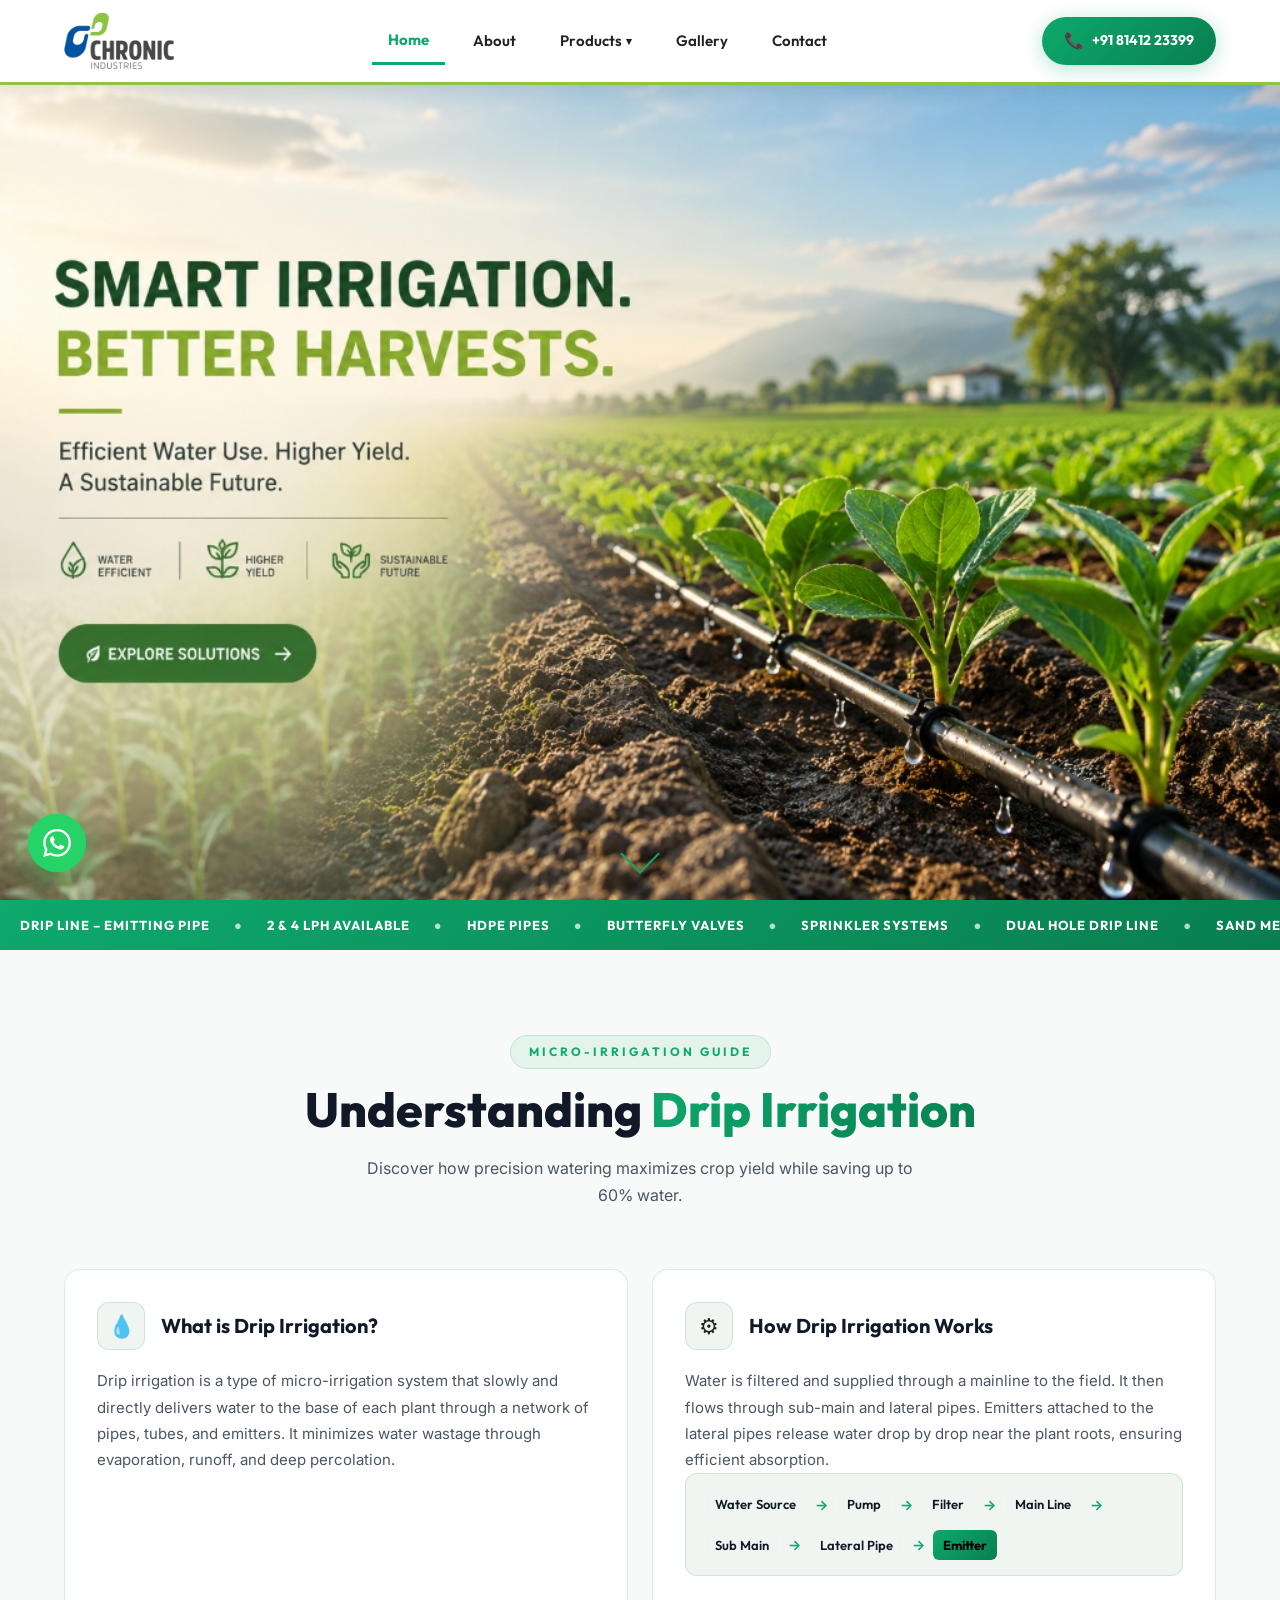
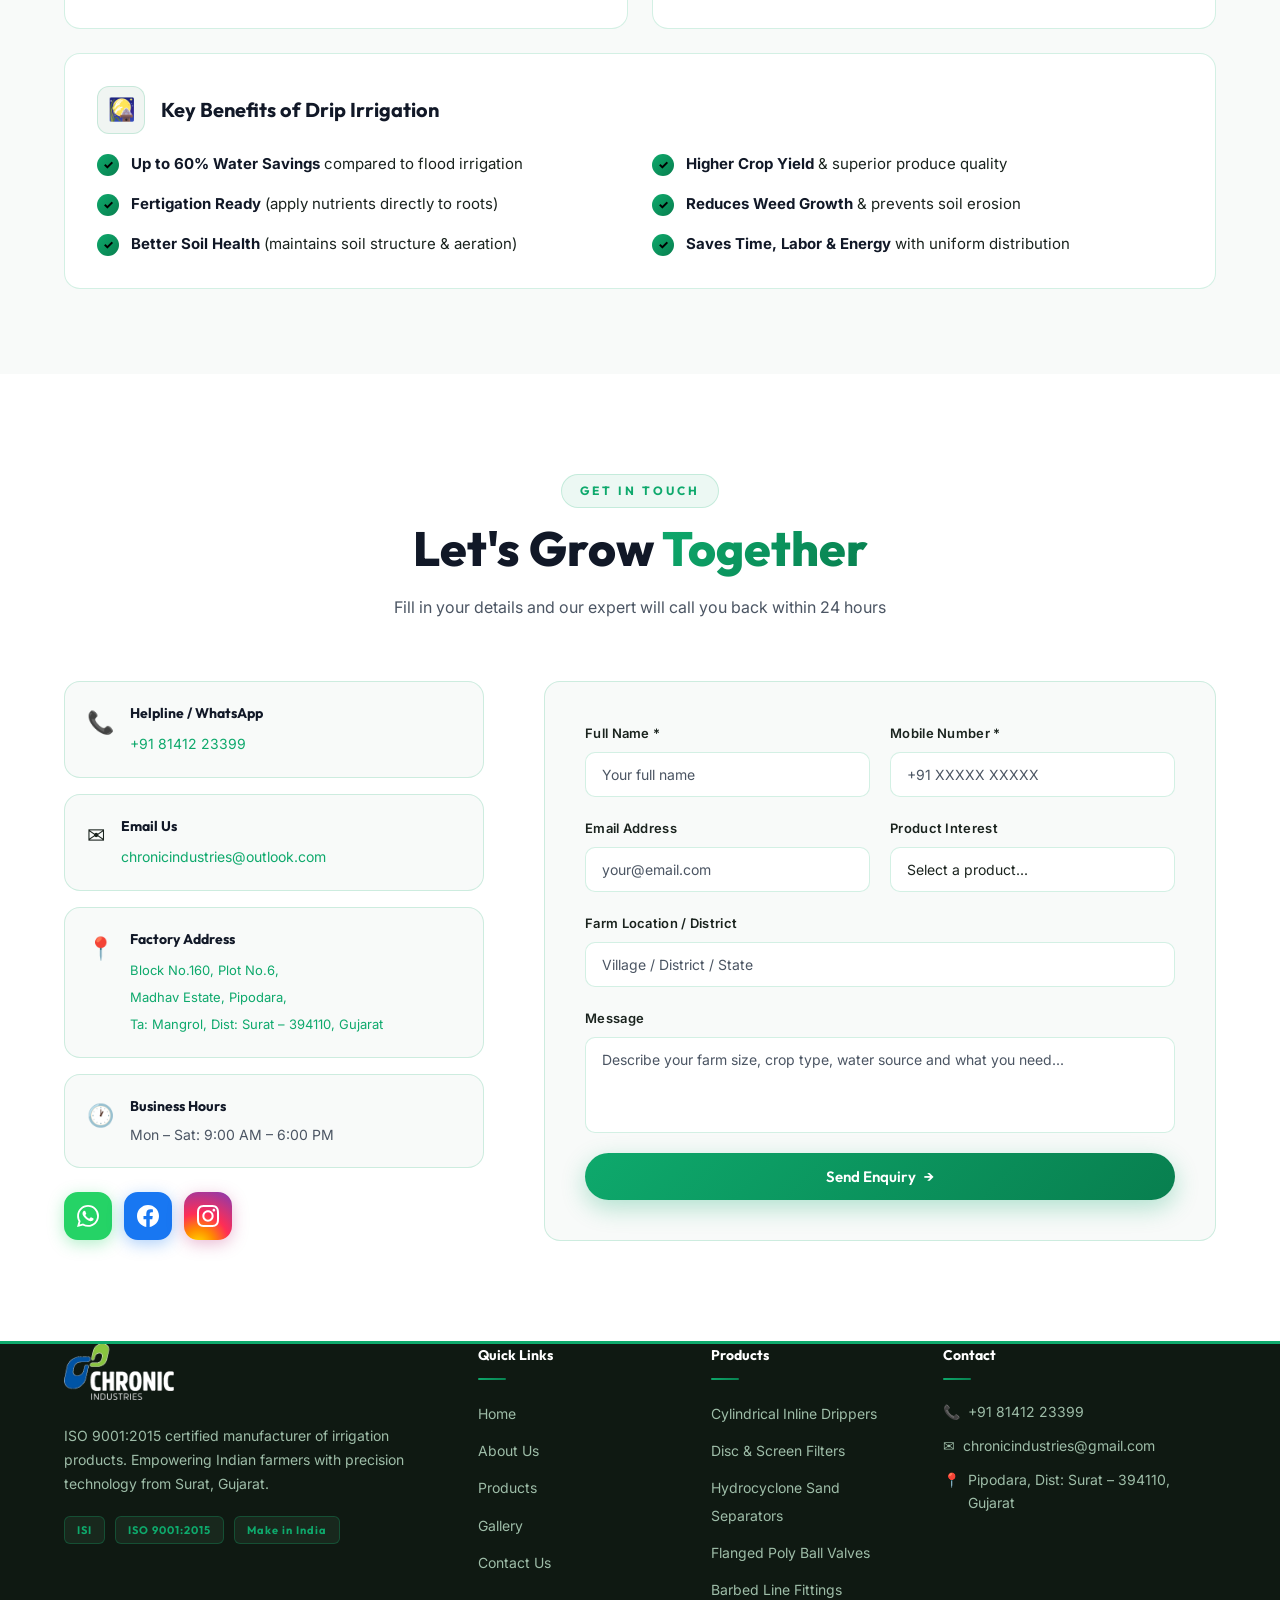
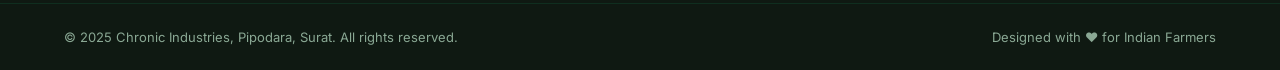
==== index.html @ c33770ee "Initial commit" ====
<!DOCTYPE html>
<html lang="en">

<head>
  <meta charset="UTF-8" />
  <meta name="viewport" content="width=device-width, initial-scale=1.0" />
  <meta name="description"
    content="Chronic Industries - ISO 9001:2015 Certified manufacturer of Drip Line, HDPE Pipes, Sprinklers, Butterfly Valves and Irrigation Fittings. Based in Surat, Gujarat. Helpline: +91 81412 23399" />
  <title>Chronic Industries – Smart Irrigation Solutions | Surat, Gujarat</title>
  <link rel="preconnect" href="https://fonts.googleapis.com" />
  <link rel="preconnect" href="https://fonts.gstatic.com" crossorigin />
  <link
    href="https://fonts.googleapis.com/css2?family=Outfit:wght@300;400;500;600;700;800;900&family=Inter:wght@300;400;500;600&display=swap"
    rel="stylesheet" />
  <link rel="stylesheet" href="style.css?v=20" />
</head>

<body>

  <!-- PRELOADER -->
  <div id="preloader">
    <div class="preloader-inner">
      <div class="drop-ring"></div>
      <div class="drop-ring ring2"></div>
      <div class="drop-center">
        <svg viewBox="0 0 40 50" fill="none" xmlns="http://www.w3.org/2000/svg">
          <path d="M20 2 C20 2 4 18 4 30 C4 40 11 48 20 48 C29 48 36 40 36 30 C36 18 20 2 20 2Z"
            fill="url(#dropGrad)" />
          <defs>
            <linearGradient id="dropGrad" x1="0" y1="0" x2="40" y2="50" gradientUnits="userSpaceOnUse">
              <stop offset="0%" stop-color="#5de8a0" />
              <stop offset="100%" stop-color="#0ea96c" />
            </linearGradient>
          </defs>
        </svg>
      </div>
    </div>
  </div>

  <!-- HEADER / NAV -->
  <header id="site-header">
    <nav class="navbar container">
      <a href="#home" class="nav-logo" id="nav-logo">
        <img src="images/logo-official-new.png?v=100" alt="Chronic Industries Logo" class="brand-logo-img" />
      </a>

      <ul class="nav-links" id="nav-links">
        <li><a href="#home" class="nav-link active">Home</a></li>
        <li><a href="pages/about.html" class="nav-link">About</a></li>
        <li class="has-dropdown">
          <a href="pages/products.html" class="nav-link">Products <span class="chevron">&#9662;</span></a>
          <ul class="dropdown">
            <li><a href="pages/products.html">Drip Lines &amp; Emitters</a></li>
            <li><a href="pages/products.html">Filters &amp; Separators</a></li>
            <li><a href="pages/products.html">Valves &amp; Line Fittings</a></li>
          </ul>
        </li>
        <li><a href="pages/gallery.html" class="nav-link">Gallery</a></li>
        <li><a href="#contact" class="nav-link">Contact</a></li>
      </ul>

      <div class="nav-actions">
        <a href="tel:+918141223399" class="btn-call" id="btn-call">
          <span class="call-icon">&#128222;</span>
          <span>+91 81412 23399</span>
        </a>
        <button class="hamburger" id="hamburger" aria-label="Toggle menu">
          <span></span><span></span><span></span>
        </button>
      </div>
    </nav>
  </header>

  <!-- HERO SECTION -->
  <section id="home" class="hero">
    <div class="hero-bg">
      <img src="images/hero.jpg?v=50" alt="Smart Irrigation Better Harvests" class="hero-img" />
    </div>

    <a href="#about" class="scroll-down" aria-label="Scroll down">
      <div class="scroll-arrow"></div>
    </a>
  </section>

  <!-- MARQUEE TICKER -->
  <div class="ticker-wrap" aria-hidden="true">
    <div class="ticker-track">
      <span>Drip Line – Emitting Pipe</span><span class="dot">&#9679;</span>
      <span>2 &amp; 4 LPH Available</span><span class="dot">&#9679;</span>
      <span>HDPE Pipes</span><span class="dot">&#9679;</span>
      <span>Butterfly Valves</span><span class="dot">&#9679;</span>
      <span>Sprinkler Systems</span><span class="dot">&#9679;</span>
      <span>Dual Hole Drip Line</span><span class="dot">&#9679;</span>
      <span>Sand Media Filters</span><span class="dot">&#9679;</span>
      <span>Irrigation Fittings</span><span class="dot">&#9679;</span>
      <span>Drip Line – Emitting Pipe</span><span class="dot">&#9679;</span>
      <span>2 &amp; 4 LPH Available</span><span class="dot">&#9679;</span>
      <span>HDPE Pipes</span><span class="dot">&#9679;</span>
      <span>Butterfly Valves</span><span class="dot">&#9679;</span>
      <span>Sprinkler Systems</span><span class="dot">&#9679;</span>
      <span>Dual Hole Drip Line</span><span class="dot">&#9679;</span>
      <span>Sand Media Filters</span><span class="dot">&#9679;</span>
      <span>Irrigation Fittings</span><span class="dot">&#9679;</span>
    </div>
  </div>

  <!-- DRIP IRRIGATION INFO SECTION -->
  <section id="drip-info" class="section drip-info-section">
    <div class="container">
      <div class="section-header reveal-up">
        <p class="section-eyebrow">Micro-Irrigation Guide</p>
        <h2 class="section-title">Understanding <span class="gradient-text">Drip Irrigation</span></h2>
        <p class="section-subtitle">Discover how precision watering maximizes crop yield while saving up to 60% water.</p>
      </div>

      <div class="drip-grid">
        <!-- What is Drip Irrigation -->
        <div class="drip-card reveal-left">
          <div class="drip-card-header">
            <div class="drip-card-icon">&#128167;</div>
            <h3>What is Drip Irrigation?</h3>
          </div>
          <p class="drip-card-text">
            Drip irrigation is a type of micro-irrigation system that slowly and directly delivers water to the base of each plant through a network of pipes, tubes, and emitters. It minimizes water wastage through evaporation, runoff, and deep percolation.
          </p>
        </div>

        <!-- How Drip Irrigation Works -->
        <div class="drip-card reveal-right">
          <div class="drip-card-header">
            <div class="drip-card-icon">&#9881;</div>
            <h3>How Drip Irrigation Works</h3>
          </div>
          <p class="drip-card-text">
            Water is filtered and supplied through a mainline to the field. It then flows through sub-main and lateral pipes. Emitters attached to the lateral pipes release water drop by drop near the plant roots, ensuring efficient absorption.
          </p>
          <div class="system-flow-steps">
            <span class="flow-step">Water Source</span>
            <span class="flow-arrow">&rarr;</span>
            <span class="flow-step">Pump</span>
            <span class="flow-arrow">&rarr;</span>
            <span class="flow-step">Filter</span>
            <span class="flow-arrow">&rarr;</span>
            <span class="flow-step">Main Line</span>
            <span class="flow-arrow">&rarr;</span>
            <span class="flow-step">Sub Main</span>
            <span class="flow-arrow">&rarr;</span>
            <span class="flow-step">Lateral Pipe</span>
            <span class="flow-arrow">&rarr;</span>
            <span class="flow-step highlight">Emitter</span>
          </div>
        </div>
      </div>

      <!-- Benefits Card -->
      <div class="drip-card benefits-card reveal-up">
        <div class="drip-card-header">
          <div class="drip-card-icon">&#127889;</div>
          <h3>Key Benefits of Drip Irrigation</h3>
        </div>
        <ul class="drip-benefits-grid">
          <li><span class="b-check">&#10003;</span> <span><strong>Up to 60% Water Savings</strong> compared to flood irrigation</span></li>
          <li><span class="b-check">&#10003;</span> <span><strong>Higher Crop Yield</strong> &amp; superior produce quality</span></li>
          <li><span class="b-check">&#10003;</span> <span><strong>Fertigation Ready</strong> (apply nutrients directly to roots)</span></li>
          <li><span class="b-check">&#10003;</span> <span><strong>Reduces Weed Growth</strong> &amp; prevents soil erosion</span></li>
          <li><span class="b-check">&#10003;</span> <span><strong>Better Soil Health</strong> (maintains soil structure &amp; aeration)</span></li>
          <li><span class="b-check">&#10003;</span> <span><strong>Saves Time, Labor &amp; Energy</strong> with uniform distribution</span></li>
        </ul>
      </div>
    </div>
  </section>

  <!-- CONTACT SECTION -->
  <section id="contact" class="section contact-section">
    <div class="container">
      <div class="section-header reveal-up">
        <p class="section-eyebrow">Get In Touch</p>
        <h2 class="section-title">Let's Grow <span class="gradient-text">Together</span></h2>
        <p class="section-subtitle">Fill in your details and our expert will call you back within 24 hours</p>
      </div>
      <div class="contact-grid">
        <div class="contact-info reveal-left">
          <div class="info-card" id="info-phone">
            <div class="info-icon">&#128222;</div>
            <div>
              <h4>Helpline / WhatsApp</h4>
              <a href="tel:+918141223399">+91 81412 23399</a>
            </div>
          </div>
          <div class="info-card" id="info-email">
            <div class="info-icon">&#9993;</div>
            <div>
              <h4>Email Us</h4><a href="mailto:chronicindustries@outlook.com">chronicindustries@outlook.com</a>
            </div>
          </div>
          <div class="info-card" id="info-address">
            <div class="info-icon">&#128205;</div>
            <div>
              <h4>Factory Address</h4>
              <a href="https://maps.app.goo.gl/jG14q7bNog9qa6Uw7" target="_blank" rel="noopener"
                style="color:var(--c-green); font-size:13px; line-height:1.6;">
                Block No.160, Plot No.6,<br />Madhav Estate, Pipodara,<br />Ta: Mangrol, Dist: Surat &#8211; 394110,
                Gujarat
              </a>
            </div>
          </div>
          <div class="info-card" id="info-hours">
            <div class="info-icon">&#128336;</div>
            <div>
              <h4>Business Hours</h4>
              <p>Mon &#8211; Sat: 9:00 AM &#8211; 6:00 PM</p>
            </div>
          </div>
          <div class="social-links">
            <a href="https://whatsapp.com/channel/0029VaRmxyaDJ6H4nnkM7c41" class="social-btn social-btn--wa" id="social-wa" aria-label="WhatsApp Channel" target="_blank" rel="noopener">
              <svg viewBox="0 0 24 24" fill="currentColor">
                <path
                  d="M17.472 14.382c-.297-.149-1.758-.867-2.03-.967-.273-.099-.471-.148-.67.15-.197.297-.767.966-.94 1.164-.173.199-.347.223-.644.075-.297-.15-1.255-.463-2.39-1.475-.883-.788-1.48-1.761-1.653-2.059-.173-.297-.018-.458.13-.606.134-.133.298-.347.446-.52.149-.174.198-.298.298-.497.099-.198.05-.371-.025-.52-.075-.149-.669-1.612-.916-2.207-.242-.579-.487-.5-.669-.51-.173-.008-.371-.01-.57-.01-.198 0-.52.074-.792.372-.272.297-1.04 1.016-1.04 2.479 0 1.462 1.065 2.875 1.213 3.074.149.198 2.096 3.2 5.077 4.487.709.306 1.262.489 1.694.625.712.227 1.36.195 1.871.118.571-.085 1.758-.719 2.006-1.413.248-.694.248-1.289.173-1.413-.074-.124-.272-.198-.57-.347m-5.421 7.403h-.004a9.87 9.87 0 01-5.031-1.378l-.361-.214-3.741.982.998-3.648-.235-.374a9.86 9.86 0 01-1.51-5.26c.001-5.45 4.436-9.884 9.888-9.884 2.64 0 5.122 1.03 6.988 2.898a9.825 9.825 0 012.893 6.994c-.003 5.45-4.437 9.884-9.885 9.884m8.413-18.297A11.815 11.815 0 0012.05 0C5.495 0 .16 5.335.157 11.892c0 2.096.547 4.142 1.588 5.945L.057 24l6.305-1.654a11.882 11.882 0 005.683 1.448h.005c6.554 0 11.89-5.335 11.893-11.893a11.821 11.821 0 00-3.48-8.413Z" />
              </svg>
            </a>
            <a href="https://www.facebook.com/share/1LJ64HZXZ1/" class="social-btn social-btn--fb" id="social-fb" aria-label="Facebook" target="_blank" rel="noopener">
              <svg viewBox="0 0 24 24" fill="currentColor">
                <path
                  d="M24 12.073c0-6.627-5.373-12-12-12s-12 5.373-12 12c0 5.99 4.388 10.954 10.125 11.854v-8.385H7.078v-3.47h3.047V9.43c0-3.007 1.792-4.669 4.533-4.669 1.312 0 2.686.235 2.686.235v2.953H15.83c-1.491 0-1.956.925-1.956 1.874v2.25h3.328l-.532 3.47h-2.796v8.385C19.612 23.027 24 18.062 24 12.073z" />
              </svg>
            </a>
            <a href="https://www.instagram.com/chronic.industries?igsh=NWEwYXR3aDZsaGc1" class="social-btn social-btn--ig" id="social-ig" aria-label="Instagram" target="_blank" rel="noopener">
              <svg viewBox="0 0 24 24" fill="currentColor">
                <path d="M12 2.163c3.204 0 3.584.012 4.85.07 3.252.148 4.771 1.691 4.919 4.919.058 1.265.069 1.645.069 4.849 0 3.205-.012 3.584-.069 4.849-.149 3.225-1.664 4.771-4.919 4.919-1.266.058-1.644.07-4.85.07-3.204 0-3.584-.012-4.849-.07-3.26-.149-4.771-1.699-4.919-4.92-.058-1.265-.07-1.644-.07-4.849 0-3.204.013-3.583.07-4.849.149-3.227 1.664-4.771 4.919-4.919 1.266-.057 1.645-.069 4.849-.069zm0-2.163c-3.259 0-3.667.014-4.947.072-4.358.2-6.78 2.618-6.98 6.98-.059 1.281-.073 1.689-.073 4.948 0 3.259.014 3.668.072 4.948.2 4.358 2.618 6.78 6.98 6.98 1.281.058 1.689.072 4.948.072 3.259 0 3.668-.014 4.948-.072 4.354-.2 6.782-2.618 6.979-6.98.059-1.28.073-1.689.073-4.948 0-3.259-.014-3.667-.072-4.947-.196-4.354-2.617-6.78-6.979-6.98-1.281-.059-1.69-.073-4.949-.073zm0 5.838c-3.403 0-6.162 2.759-6.162 6.162s2.759 6.163 6.162 6.163 6.162-2.759 6.162-6.163c0-3.403-2.759-6.162-6.162-6.162zm0 10.162c-2.209 0-4-1.79-4-4 0-2.209 1.791-4 4-4s4 1.791 4 4c0 2.21-1.791 4-4 4zm6.406-11.845c-.796 0-1.441.645-1.441 1.44s.645 1.44 1.441 1.44c.795 0 1.439-.645 1.439-1.44s-.644-1.44-1.439-1.44z" />
              </svg>
            </a>
          </div>
        </div>

        <form class="contact-form reveal-right" id="contact-form" novalidate>
          <div class="form-row">
            <div class="form-group">
              <label for="cf-name">Full Name *</label>
              <input type="text" id="cf-name" name="name" placeholder="Your full name" required />
            </div>
            <div class="form-group">
              <label for="cf-phone">Mobile Number *</label>
              <input type="tel" id="cf-phone" name="phone" placeholder="+91 XXXXX XXXXX" required />
            </div>
          </div>
          <div class="form-row">
            <div class="form-group">
              <label for="cf-email">Email Address</label>
              <input type="email" id="cf-email" name="email" placeholder="your@email.com" />
            </div>
            <div class="form-group">
              <label for="cf-product">Product Interest</label>
              <select id="cf-product" name="product">
                <option value="">Select a product...</option>
                <option value="drip">Drip Lines &amp; Inline Emitters</option>
                <option value="filters">Disc &amp; Screen Filters</option>
                <option value="separator">Hydrocyclone Sand Separator</option>
                <option value="valves">Flanged Ball Valves &amp; Fittings</option>
                <option value="other">Other / General Enquiry</option>
              </select>
            </div>
          </div>
          <div class="form-group full">
            <label for="cf-location">Farm Location / District</label>
            <input type="text" id="cf-location" name="location" placeholder="Village / District / State" />
          </div>
          <div class="form-group full">
            <label for="cf-message">Message</label>
            <textarea id="cf-message" name="message" rows="4"
              placeholder="Describe your farm size, crop type, water source and what you need..."></textarea>
          </div>
          <button type="submit" class="btn btn-primary full-width" id="form-submit">
            <span class="btn-text">Send Enquiry</span>
            <span class="btn-icon">&#8594;</span>
          </button>
          <div class="form-success" id="form-success">
            &#10003; Thank you! We will contact you within 24 hours.
          </div>
        </form>
      </div>
    </div>
  </section>

  <!-- FOOTER -->
  <footer class="site-footer">
    <div class="container">
      <div class="footer-grid">
        <div class="footer-brand">
          <a href="#home" class="nav-logo">
            <img src="images/logo-footer-new.png?v=100" alt="Chronic Industries Logo" class="brand-logo-img" />
          </a>
          <p class="footer-tagline">ISO 9001:2015 certified manufacturer of irrigation products. Empowering Indian farmers with precision technology from Surat, Gujarat.</p>
          <div class="footer-cert">
            <span class="cert-badge">ISI</span>
            <span class="cert-badge">ISO 9001:2015</span>
            <span class="cert-badge">Make in India</span>
          </div>
        </div>
        <div class="footer-links-col">
          <h4>Quick Links</h4>
          <ul>
            <li><a href="#home">Home</a></li>
            <li><a href="pages/about.html">About Us</a></li>
            <li><a href="pages/products.html">Products</a></li>
            <li><a href="pages/gallery.html">Gallery</a></li>
            <li><a href="#contact">Contact Us</a></li>
          </ul>
        </div>
        <div class="footer-links-col">
          <h4>Products</h4>
          <ul>
            <li><a href="pages/products.html">Cylindrical Inline Drippers</a></li>
            <li><a href="pages/products.html">Disc &amp; Screen Filters</a></li>
            <li><a href="pages/products.html">Hydrocyclone Sand Separators</a></li>
            <li><a href="pages/products.html">Flanged Poly Ball Valves</a></li>
            <li><a href="pages/products.html">Barbed Line Fittings</a></li>
          </ul>
        </div>
        <div class="footer-links-col">
          <h4>Contact</h4>
          <ul class="footer-contact-list">
            <li>&#128222; <a href="tel:+918141223399">+91 81412 23399</a></li>
            <li>&#9993; <a href="mailto:chronicindustries@gmail.com">chronicindustries@gmail.com</a></li>
            <li>&#128205; <a href="https://maps.app.goo.gl/jG14q7bNog9qa6Uw7" target="_blank" rel="noopener">Pipodara, Dist: Surat &#8211; 394110, Gujarat</a></li>
          </ul>
        </div>
      </div>
    </div>
    <div class="footer-bottom">
      <div class="container footer-bottom-inner">
        <p>&copy; 2025 Chronic Industries, Pipodara, Surat. All rights reserved.</p>
        <p>Designed with &#10084; for Indian Farmers</p>
      </div>
    </div>
  </footer>

  <!-- WhatsApp Float Button -->
  <a href="https://wa.me/918141223399" class="whatsapp-float" id="whatsapp-float" target="_blank" rel="noopener"
    aria-label="Chat on WhatsApp">
    <svg viewBox="0 0 24 24" fill="white" width="28">
      <path
        d="M17.472 14.382c-.297-.149-1.758-.867-2.03-.967-.273-.099-.471-.148-.67.15-.197.297-.767.966-.94 1.164-.173.199-.347.223-.644.075-.297-.15-1.255-.463-2.39-1.475-.883-.788-1.48-1.761-1.653-2.059-.173-.297-.018-.458.13-.606.134-.133.298-.347.446-.52.149-.174.198-.298.298-.497.099-.198.05-.371-.025-.52-.075-.149-.669-1.612-.916-2.207-.242-.579-.487-.5-.669-.51-.173-.008-.371-.01-.57-.01-.198 0-.52.074-.792.372-.272.297-1.04 1.016-1.04 2.479 0 1.462 1.065 2.875 1.213 3.074.149.198 2.096 3.2 5.077 4.487.709.306 1.262.489 1.694.625.712.227 1.36.195 1.871.118.571-.085 1.758-.719 2.006-1.413.248-.694.248-1.289.173-1.413-.074-.124-.272-.198-.57-.347m-5.421 7.403h-.004a9.87 9.87 0 01-5.031-1.378l-.361-.214-3.741.982.998-3.648-.235-.374a9.86 9.86 0 01-1.51-5.26c.001-5.45 4.436-9.884 9.888-9.884 2.64 0 5.122 1.03 6.988 2.898a9.825 9.825 0 012.893 6.994c-.003 5.45-4.437 9.884-9.885 9.884m8.413-18.297A11.815 11.815 0 0012.05 0C5.495 0 .16 5.335.157 11.892c0 2.096.547 4.142 1.588 5.945L.057 24l6.305-1.654a11.882 11.882 0 005.683 1.448h.005c6.554 0 11.89-5.335 11.893-11.893a11.821 11.821 0 00-3.48-8.413Z" />
    </svg>
    <span class="wa-pulse"></span>
  </a>

  <!-- Back to Top -->
  <button id="back-to-top" aria-label="Back to top">&#8593;</button>

  <script src="script.js"></script>
</body>

</html>
---- style.css ----
/* ============================================================
   style.css — Irrigation Company Website
   Dark Premium Design with Green Accents
   ============================================================ */

/* ── RESET & ROOT ── */
*,
*::before,
*::after {
  box-sizing: border-box;
  margin: 0;
  padding: 0;
}

:root {
  --c-bg: #ffffff;
  --c-surface: #f8faf9;
  --c-surface2: #f0f5f2;
  --c-border: rgba(14, 169, 108, 0.18);
  --c-green: #0ea96c;
  --c-green-d: #087f4f;
  --c-green-glow: rgba(14, 169, 108, 0.12);
  --c-text: #1a231e;
  --c-muted: #4b5563;
  --c-white: #111827;
  --c-dark: #0f1912;
  --grad-green: linear-gradient(135deg, #0ea96c 0%, #087f4f 100%);
  --shadow-glow: 0 10px 30px rgba(14, 169, 108, 0.12);
  --radius: 16px;
  --radius-sm: 10px;
  --transition: 0.35s cubic-bezier(0.4, 0, 0.2, 1);
  --font-main: 'Outfit', sans-serif;
  --font-body: 'Inter', sans-serif;
}

html {
  scroll-behavior: smooth;
}

body {
  font-family: var(--font-body);
  background: var(--c-bg);
  color: var(--c-text);
  line-height: 1.7;
  overflow-x: hidden;
}

img {
  max-width: 100%;
  height: auto;
  display: block;
}

a {
  text-decoration: none;
  color: inherit;
}

ul {
  list-style: none;
}

button {
  cursor: pointer;
  border: none;
  background: none;
  font-family: inherit;
}

input,
textarea,
select {
  font-family: inherit;
}

.container {
  width: 90%;
  max-width: 1240px;
  margin: 0 auto;
}

.section {
  padding: 100px 0;
}

/* ── GRADIENT TEXT ── */
.gradient-text {
  background: var(--grad-green);
  -webkit-background-clip: text;
  -webkit-text-fill-color: transparent;
  background-clip: text;
}

/* ── BUTTONS ── */
.btn {
  display: inline-flex;
  align-items: center;
  gap: 8px;
  padding: 14px 32px;
  border-radius: 50px;
  font-family: var(--font-main);
  font-weight: 600;
  font-size: 15px;
  transition: var(--transition);
  cursor: pointer;
}

.btn-primary {
  background: var(--grad-green);
  color: #ffffff;
  box-shadow: 0 8px 24px rgba(14, 169, 108, 0.3);
}

.btn-primary:hover {
  transform: translateY(-3px);
  box-shadow: 0 14px 36px rgba(14, 169, 108, 0.45);
}

.btn-ghost {
  background: transparent;
  color: var(--c-green);
  border: 2px solid var(--c-green);
}

.btn-ghost:hover {
  background: var(--c-green-glow);
  transform: translateY(-3px);
}

.btn-sm {
  padding: 10px 22px;
  font-size: 13px;
}

.full-width {
  width: 100%;
  justify-content: center;
}

/* ── SECTION HEADERS ── */
.section-header {
  text-align: center;
  margin-bottom: 60px;
}

.section-eyebrow {
  display: inline-block;
  font-family: var(--font-main);
  font-size: 12px;
  font-weight: 700;
  letter-spacing: 3px;
  text-transform: uppercase;
  color: var(--c-green);
  margin-bottom: 12px;
  padding: 6px 18px;
  border: 1px solid var(--c-border);
  border-radius: 50px;
  background: rgba(14, 169, 108, 0.08);
}

.section-title {
  font-family: var(--font-main);
  font-size: clamp(2rem, 4vw, 3rem);
  font-weight: 800;
  color: #111827;
  line-height: 1.2;
  margin-bottom: 16px;
}

.section-subtitle {
  font-size: 16px;
  color: var(--c-muted);
  max-width: 580px;
  margin: 0 auto;
}

/* ══════════════════════════════════════
   PRELOADER
══════════════════════════════════════ */
#preloader {
  position: fixed;
  inset: 0;
  background: var(--c-bg);
  display: flex;
  align-items: center;
  justify-content: center;
  z-index: 9999;
  transition: opacity 0.6s ease, visibility 0.6s ease;
}

#preloader.hidden {
  opacity: 0;
  visibility: hidden;
}

.preloader-inner {
  position: relative;
  width: 80px;
  height: 80px;
}

.drop-ring {
  position: absolute;
  inset: 0;
  border: 2px solid var(--c-green);
  border-radius: 50%;
  animation: ringPulse 1.4s ease-in-out infinite;
  opacity: 0.6;
}

.drop-ring.ring2 {
  animation-delay: 0.7s;
  opacity: 0.3;
}

@keyframes ringPulse {
  0% {
    transform: scale(0.5);
    opacity: 0.8;
  }

  100% {
    transform: scale(1.8);
    opacity: 0;
  }
}

.drop-center {
  position: absolute;
  inset: 20px;
  display: flex;
  align-items: center;
  justify-content: center;
  animation: dropBounce 1.4s ease-in-out infinite alternate;
}

@keyframes dropBounce {
  from {
    transform: translateY(-4px);
  }

  to {
    transform: translateY(4px);
  }
}

.drop-center svg {
  width: 36px;
  height: 44px;
}

/* ══════════════════════════════════════
   HEADER
══════════════════════════════════════ */
/* ══════════════════════════════════════
   CAPTAIN POLYPLAST STYLE WHITE TOP HEADER
══════════════════════════════════════ */
body {
  padding-left: 0 !important;
  padding-right: 0 !important;
  padding-top: 85px !important;
}

#site-header {
  position: fixed;
  top: 0;
  left: 0;
  right: 0;
  bottom: auto;
  width: 100%;
  height: 85px;
  z-index: 1000;
  background: #ffffff !important;
  border-bottom: 3px solid #8cc63f !important;
  box-shadow: 0 4px 20px rgba(0, 0, 0, 0.08);
  padding: 0;
  transition: all 0.3s ease;
}

.navbar {
  display: flex !important;
  flex-direction: row !important;
  align-items: center !important;
  justify-content: space-between !important;
  height: 100%;
  width: 90%;
  max-width: 1240px;
  margin: 0 auto;
  padding: 0;
}

/* Logo */
.nav-logo {
  display: flex;
  align-items: center;
  background: transparent !important;
  box-shadow: none !important;
  padding: 0 !important;
  text-decoration: none;
}

.brand-logo-img {
  height: 56px;
  max-width: 250px;
  width: auto;
  display: block;
  object-fit: contain;
}

/* Nav Links — Horizontal Row next to Logo on White Header Bar */
@media (min-width: 992px) {
  .nav-links {
    display: flex !important;
    flex-direction: row !important;
    align-items: center !important;
    gap: 12px;
    margin: 0;
    width: auto !important;
  }

  .nav-links li {
    position: relative;
    width: auto !important;
  }

  .nav-link {
    display: inline-flex;
    align-items: center;
    gap: 4px;
    padding: 10px 16px;
    font-family: var(--font-main);
    font-size: 15px;
    font-weight: 600;
    color: #222222 !important;
    border-radius: 6px;
    transition: all 0.25s ease;
    border-left: none !important;
    border-right: none !important;
  }

  .nav-link:hover {
    color: #0ea96c !important;
    background: rgba(14, 169, 108, 0.08);
  }

  .nav-link.active {
    color: #0ea96c !important;
    font-weight: 700;
    background: transparent;
    border-bottom: 3px solid #0ea96c !important;
    border-radius: 0;
  }

  .chevron {
    font-size: 11px;
  }

  /* Submenu Dropdown on White Top Bar */
  .dropdown {
    position: absolute;
    top: calc(100% + 8px);
    left: 0;
    right: auto;
    transform: translateY(10px);
    margin: 0;
    background: #ffffff;
    border: 1px solid rgba(0, 0, 0, 0.1);
    border-radius: 8px;
    min-width: 220px;
    padding: 8px 0;
    box-shadow: 0 12px 30px rgba(0, 0, 0, 0.15);
    opacity: 0;
    visibility: hidden;
    pointer-events: none;
    transition: all 0.25s ease;
  }

  .has-dropdown:hover .dropdown {
    opacity: 1;
    visibility: visible;
    pointer-events: auto;
    transform: translateY(0);
  }

  .dropdown li a {
    display: block;
    padding: 10px 20px;
    font-size: 14px;
    color: #333333 !important;
    transition: all 0.2s ease;
  }

  .dropdown li a:hover {
    color: #0ea96c !important;
    background: rgba(14, 169, 108, 0.06);
    padding-left: 24px;
  }

  .nav-actions {
    width: auto !important;
  }

  .btn-call {
    width: auto !important;
    padding: 10px 22px;
  }

  .section.products-section,
  .section.gallery-section {
    padding-top: 40px !important;
  }
}

/* ── TABLET / MOBILE MENU DRAWER ── */
@media (max-width: 991px) {
  #site-header {
    height: 75px;
  }

  .navbar {
    display: flex !important;
    flex-direction: row !important;
    align-items: center !important;
    justify-content: space-between !important;
    width: 92% !important;
    margin: 0 auto !important;
  }

  /* 3-Line Hamburger Menu Button moved to FAR LEFT */
  .hamburger {
    display: flex !important;
    position: absolute !important;
    left: 16px !important;
    top: 50% !important;
    transform: translateY(-50%) !important;
    z-index: 1001 !important;
  }

  .nav-logo {
    margin-left: 45px !important;
  }

  .brand-logo-img {
    height: 42px;
  }

  .nav-links {
    position: fixed;
    top: 0;
    left: -100%;
    right: auto;
    width: min(300px, 85vw);
    height: 100vh;
    background: #ffffff;
    border-right: 1px solid rgba(0, 0, 0, 0.1);
    border-left: none;
    flex-direction: column !important;
    align-items: flex-start !important;
    padding: 80px 24px 40px;
    gap: 8px;
    transition: left 0.4s cubic-bezier(0.4, 0, 0.2, 1);
    z-index: 999;
    box-shadow: 10px 0 30px rgba(0, 0, 0, 0.2);
  }

  .nav-links.open {
    left: 0;
    right: auto;
  }

  .nav-link {
    display: flex;
    align-items: center;
    justify-content: space-between;
    width: 100%;
    font-size: 16px;
    padding: 12px 14px;
    color: #222222 !important;
    border-radius: 6px;
  }

  .nav-link:hover,
  .nav-link.active {
    color: #0ea96c !important;
    background: rgba(14, 169, 108, 0.08);
  }

  .dropdown {
    position: static;
    opacity: 1;
    visibility: visible;
    pointer-events: auto;
    transform: none;
    box-shadow: none;
    background: transparent;
    border: none;
    padding: 4px 0 4px 16px;
  }

  .dropdown li a {
    display: block;
    padding: 8px 14px;
    font-size: 14px;
    color: #555555 !important;
  }

  .hamburger span {
    background: #0ea96c;
  }
}

.logo-icon svg {
  width: 36px;
  height: 44px;
}

.logo-text {
  display: flex;
  flex-direction: column;
}

.logo-primary {
  font-family: var(--font-main);
  font-size: 16px;
  font-weight: 800;
  color: var(--c-white);
  letter-spacing: 1px;
  line-height: 1.1;
}

.logo-sub {
  font-size: 10px;
  font-weight: 500;
  color: var(--c-green);
  letter-spacing: 1.5px;
  text-transform: uppercase;
}

/* Call button */
.btn-call {
  display: flex;
  align-items: center;
  gap: 8px;
  padding: 10px 22px;
  background: var(--grad-green);
  color: #ffffff;
  border-radius: 50px;
  font-family: var(--font-main);
  font-size: 14px;
  font-weight: 700;
  transition: var(--transition);
  box-shadow: 0 4px 20px rgba(14, 169, 108, 0.3);
}

.btn-call:hover {
  transform: translateY(-2px);
  box-shadow: 0 8px 30px rgba(14, 169, 108, 0.5);
}

.call-icon {
  font-size: 16px;
}

/* Hamburger */
.hamburger {
  display: none;
  flex-direction: column;
  gap: 5px;
  padding: 4px;
}

.hamburger span {
  display: block;
  width: 24px;
  height: 2px;
  background: var(--c-green);
  border-radius: 2px;
  transition: var(--transition);
}

.hamburger.active span:nth-child(1) {
  transform: translateY(7px) rotate(45deg);
}

.hamburger.active span:nth-child(2) {
  opacity: 0;
}

.hamburger.active span:nth-child(3) {
  transform: translateY(-7px) rotate(-45deg);
}

@media (max-width: 991px) {
  .hamburger {
    display: flex;
    z-index: 1000;
  }
}

/* ══════════════════════════════════════
   HERO
══════════════════════════════════════ */
.hero {
  position: relative;
  width: 100%;
  min-height: calc(100vh - 85px);
  display: flex;
  align-items: center;
  justify-content: center;
  overflow: hidden;
  background: #ffffff;
}

.hero-bg {
  width: 100%;
  height: 100%;
  display: flex;
  align-items: center;
  justify-content: center;
}

.hero-img {
  width: 100%;
  height: 100%;
  min-height: 500px;
  max-height: calc(100vh - 85px);
  object-fit: cover;
  object-position: center;
  display: block;
}

.hero-overlay {
  position: absolute;
  inset: 0;
  background: linear-gradient(135deg,
      rgba(255, 255, 255, 0.25) 0%,
      rgba(255, 255, 255, 0.10) 50%,
      rgba(240, 249, 245, 0.25) 100%);
  pointer-events: none;
}

/* Particles */
.particles {
  position: absolute;
  inset: 0;
  overflow: hidden;
  pointer-events: none;
}

.particle {
  position: absolute;
  border-radius: 50%;
  background: var(--c-green);
  animation: floatUp linear infinite;
  opacity: 0;
}

@keyframes floatUp {
  0% {
    transform: translateY(0) scale(0);
    opacity: 0;
  }

  10% {
    opacity: 0.6;
  }

  90% {
    opacity: 0.2;
  }

  100% {
    transform: translateY(-100vh) scale(1.5);
    opacity: 0;
  }
}

.hero-content {
  position: relative;
  z-index: 2;
  padding-top: 100px;
  max-width: 750px;
}

.hero-badge {
  display: inline-flex;
  align-items: center;
  gap: 10px;
  padding: 8px 20px;
  background: rgba(14, 169, 108, 0.1);
  border: 1px solid rgba(14, 169, 108, 0.3);
  border-radius: 50px;
  font-size: 13px;
  font-weight: 500;
  color: var(--c-green);
  margin-bottom: 28px;
  animation: fadeSlideDown 0.8s ease both;
}

.badge-dot {
  width: 8px;
  height: 8px;
  background: var(--c-green);
  border-radius: 50%;
  animation: badgePulse 1.5s ease infinite;
}

@keyframes badgePulse {

  0%,
  100% {
    box-shadow: 0 0 0 0 rgba(14, 169, 108, 0.6);
  }

  50% {
    box-shadow: 0 0 0 6px rgba(14, 169, 108, 0);
  }
}

.hero-title {
  font-family: var(--font-main);
  font-size: clamp(3rem, 7vw, 5.5rem);
  font-weight: 900;
  line-height: 1.0;
  color: #111827;
  margin-bottom: 24px;
  animation: fadeSlideUp 0.9s 0.2s ease both;
}

.hero-subtitle {
  font-size: 18px;
  color: #4b5563;
  line-height: 1.7;
  margin-bottom: 40px;
  animation: fadeSlideUp 0.9s 0.4s ease both;
}

.hero-cta {
  display: flex;
  gap: 16px;
  flex-wrap: wrap;
  margin-bottom: 60px;
  animation: fadeSlideUp 0.9s 0.6s ease both;
}

/* Hero Stats */
.hero-stats {
  display: flex;
  gap: 0;
  flex-wrap: wrap;
  background: rgba(13, 26, 17, 0.7);
  backdrop-filter: blur(12px);
  border: 1px solid var(--c-border);
  border-radius: var(--radius);
  padding: 24px 32px;
  animation: fadeSlideUp 0.9s 0.8s ease both;
}

.stat-item {
  display: flex;
  flex-direction: column;
  align-items: center;
  flex: 1;
  min-width: 100px;
}

.stat-number {
  font-family: var(--font-main);
  font-size: 2.2rem;
  font-weight: 900;
  background: var(--grad-green);
  -webkit-background-clip: text;
  -webkit-text-fill-color: transparent;
  background-clip: text;
  line-height: 1;
}

.stat-plus {
  font-family: var(--font-main);
  font-size: 1.6rem;
  font-weight: 900;
  color: var(--c-green);
  margin-left: 2px;
  line-height: 1;
  vertical-align: super;
}

.stat-label {
  font-size: 12px;
  color: var(--c-muted);
  text-align: center;
  margin-top: 4px;
  font-weight: 500;
  letter-spacing: 0.5px;
}

.stat-divider {
  width: 1px;
  background: var(--c-border);
  margin: 0 20px;
  align-self: stretch;
}

/* Scroll Down Arrow */
.scroll-down {
  position: absolute;
  bottom: 32px;
  left: 50%;
  transform: translateX(-50%);
  z-index: 2;
  animation: scrollBounce 2s ease infinite;
}

.scroll-arrow {
  width: 28px;
  height: 28px;
  border-right: 2px solid var(--c-green);
  border-bottom: 2px solid var(--c-green);
  transform: rotate(45deg);
}

@keyframes scrollBounce {

  0%,
  100% {
    transform: translateX(-50%) translateY(0);
  }

  50% {
    transform: translateX(-50%) translateY(8px);
  }
}

/* ══════════════════════════════════════
   TICKER / MARQUEE
══════════════════════════════════════ */
.ticker-wrap {
  background: var(--grad-green);
  overflow: hidden;
  padding: 14px 0;
}

.ticker-track {
  display: flex;
  gap: 0;
  white-space: nowrap;
  animation: ticker 25s linear infinite;
}

.ticker-track span {
  font-family: var(--font-main);
  font-size: 13px;
  font-weight: 700;
  letter-spacing: 1px;
  color: #ffffff;
  padding: 0 20px;
  text-transform: uppercase;
}

.ticker-track .dot {
  color: rgba(255, 255, 255, 0.7);
  padding: 0 4px;
}

@keyframes ticker {
  from {
    transform: translateX(0);
  }

  to {
    transform: translateX(-50%);
  }
}

/* ══════════════════════════════════════
   ABOUT SECTION
══════════════════════════════════════ */
.about-section {
  background: var(--c-surface);
}

.about-grid {
  display: grid;
  grid-template-columns: 1fr 1fr;
  gap: 80px;
  align-items: center;
}

.about-image-wrap {
  position: relative;
}

.about-img-card {
  border-radius: 24px;
  overflow: hidden;
  border: 1px solid var(--c-border);
  box-shadow: var(--shadow-glow);
}

.about-img-card img {
  width: 100%;
  height: 420px;
  object-fit: cover;
}

.about-badge-float {
  position: absolute;
  bottom: -20px;
  right: -20px;
  background: var(--c-surface2);
  border: 1px solid var(--c-border);
  border-radius: var(--radius);
  padding: 16px 20px;
  display: flex;
  align-items: center;
  gap: 12px;
  box-shadow: 0 20px 60px rgba(0, 0, 0, 0.4);
}

.about-badge-float svg {
  flex-shrink: 0;
}

.about-badge-float strong {
  display: block;
  font-family: var(--font-main);
  font-size: 14px;
  font-weight: 700;
  color: var(--c-white);
}

.about-badge-float span {
  font-size: 12px;
  color: var(--c-muted);
}

.about-desc {
  color: var(--c-muted);
  margin-bottom: 16px;
  font-size: 15px;
}

.about-features {
  display: grid;
  grid-template-columns: 1fr 1fr;
  gap: 14px;
  margin: 28px 0 36px;
}

.about-features li {
  display: flex;
  align-items: center;
  gap: 10px;
  font-size: 14px;
  color: var(--c-text);
}

.feature-icon-sm {
  width: 24px;
  height: 24px;
  background: var(--grad-green);
  border-radius: 50%;
  display: flex;
  align-items: center;
  justify-content: center;
  font-size: 12px;
  font-weight: 700;
  color: #000;
  flex-shrink: 0;
}

/* ══════════════════════════════════════
   PRODUCTS SECTION
══════════════════════════════════════ */
.products-section {
  background: var(--c-bg);
}

.product-tabs {
  display: flex;
  gap: 10px;
  flex-wrap: wrap;
  justify-content: center;
  margin-bottom: 50px;
}

.tab-btn {
  padding: 10px 24px;
  border-radius: 50px;
  font-family: var(--font-main);
  font-size: 14px;
  font-weight: 600;
  color: #4b5563;
  background: #f0f5f2;
  border: 1px solid var(--c-border);
  transition: var(--transition);
}

.tab-btn:hover,
.tab-btn.active {
  background: var(--grad-green);
  color: #ffffff;
  border-color: transparent;
  box-shadow: 0 6px 24px rgba(14, 169, 108, 0.3);
}

.products-grid {
  display: grid;
  grid-template-columns: repeat(3, 1fr);
  gap: 28px;
}

.product-card {
  background: var(--c-surface);
  border: 1px solid var(--c-border);
  border-radius: var(--radius);
  overflow: hidden;
  transition: var(--transition);
}

.product-card:hover {
  transform: translateY(-8px);
  box-shadow: 0 16px 40px rgba(0, 0, 0, 0.08), 0 0 0 1px rgba(14, 169, 108, 0.2);
}

.product-card.hidden {
  display: none;
}

.product-img-wrap {
  position: relative;
  overflow: hidden;
  height: 220px;
  background: #ffffff;
  padding: 14px;
  display: flex;
  align-items: center;
  justify-content: center;
}

.product-img-wrap img {
  max-width: 100%;
  max-height: 100%;
  width: auto;
  height: auto;
  object-fit: contain;
  transition: transform 0.5s ease;
}

.product-card:hover .product-img-wrap img {
  transform: scale(1.08);
}

.product-overlay {
  position: absolute;
  inset: 0;
  background: rgba(255, 255, 255, 0.88);
  display: flex;
  align-items: center;
  justify-content: center;
  opacity: 0;
  transition: var(--transition);
}

.product-card:hover .product-overlay {
  opacity: 1;
}

.product-info {
  padding: 20px;
}

.product-category-tag {
  display: inline-block;
  font-size: 11px;
  font-weight: 700;
  letter-spacing: 1.5px;
  text-transform: uppercase;
  color: var(--c-green);
  margin-bottom: 8px;
}

.product-name {
  font-family: var(--font-main);
  font-size: 18px;
  font-weight: 700;
  color: var(--c-white);
  margin-bottom: 8px;
}

.product-desc {
  font-size: 13px;
  color: var(--c-muted);
  margin-bottom: 16px;
}

.product-footer {
  display: flex;
  align-items: center;
  justify-content: space-between;
  padding-top: 14px;
  border-top: 1px solid var(--c-border);
}

.product-avail {
  font-size: 12px;
  color: var(--c-green);
  font-weight: 600;
}

.product-link {
  font-size: 13px;
  font-weight: 600;
  color: var(--c-green);
  transition: var(--transition);
}

.product-link:hover {
  gap: 6px;
}

/* ══════════════════════════════════════
   WHY CHOOSE US
══════════════════════════════════════ */
.why-section {
  background: var(--c-surface);
  position: relative;
  overflow: hidden;
}

.why-bg-shape {
  position: absolute;
  top: -200px;
  right: -200px;
  width: 600px;
  height: 600px;
  border-radius: 50%;
  background: radial-gradient(circle, rgba(93, 232, 160, 0.05) 0%, transparent 70%);
  pointer-events: none;
}

.why-grid {
  display: grid;
  grid-template-columns: repeat(3, 1fr);
  gap: 28px;
}

.why-card {
  background: var(--c-bg);
  border: 1px solid var(--c-border);
  border-radius: var(--radius);
  padding: 36px 28px;
  text-align: center;
  transition: var(--transition);
  animation-delay: var(--delay);
}

.why-card:hover {
  border-color: rgba(93, 232, 160, 0.35);
  transform: translateY(-6px);
  box-shadow: var(--shadow-glow);
}

.why-icon {
  width: 72px;
  height: 72px;
  margin: 0 auto 20px;
  transition: transform 0.4s ease;
}

.why-card:hover .why-icon {
  transform: scale(1.1) rotate(5deg);
}

.why-icon svg {
  width: 100%;
  height: 100%;
}

.why-card h3 {
  font-family: var(--font-main);
  font-size: 18px;
  font-weight: 700;
  color: var(--c-white);
  margin-bottom: 12px;
}

.why-card p {
  font-size: 14px;
  color: var(--c-muted);
  line-height: 1.7;
}

/* ══════════════════════════════════════
   GALLERY SECTION
══════════════════════════════════════ */
.gallery-section {
  background: var(--c-bg);
}

.gallery-grid {
  display: grid;
  grid-template-columns: repeat(3, 1fr);
  grid-template-rows: 220px 220px;
  gap: 16px;
}

.gallery-item {
  position: relative;
  overflow: hidden;
  border-radius: var(--radius);
  border: 1px solid var(--c-border);
  cursor: pointer;
}

.gallery-item img {
  width: 100%;
  height: 100%;
  object-fit: cover;
  transition: transform 0.5s ease;
}

.gallery-item:hover img {
  transform: scale(1.08);
}

.gallery-item.tall {
  grid-row: span 2;
}

.gallery-item.wide {
  grid-column: span 2;
}

.gallery-caption {
  position: absolute;
  bottom: 0;
  left: 0;
  right: 0;
  padding: 12px 16px;
  background: linear-gradient(transparent, rgba(8, 15, 10, 0.9));
  font-size: 13px;
  font-weight: 600;
  color: var(--c-white);
  transform: translateY(100%);
  transition: var(--transition);
}

.gallery-item:hover .gallery-caption {
  transform: translateY(0);
}

.gallery-note {
  text-align: center;
  margin-top: 28px;
  color: var(--c-muted);
  font-size: 14px;
  padding: 12px 20px;
  background: rgba(93, 232, 160, 0.05);
  border: 1px dashed var(--c-border);
  border-radius: var(--radius-sm);
  display: inline-block;
  left: 50%;
  position: relative;
  transform: translateX(-50%);
}

/* ══════════════════════════════════════
   TESTIMONIALS
══════════════════════════════════════ */
.testimonials-section {
  background: var(--c-surface);
}

.testi-track-wrap {
  position: relative;
  overflow: hidden;
}

.testi-track {
  display: flex;
  gap: 28px;
  transition: transform 0.5s cubic-bezier(0.4, 0, 0.2, 1);
}

.testi-card {
  min-width: calc(33.33% - 19px);
  background: var(--c-bg);
  border: 1px solid var(--c-border);
  border-radius: var(--radius);
  padding: 32px;
  flex-shrink: 0;
}

.testi-stars {
  font-size: 18px;
  color: #ffc107;
  margin-bottom: 16px;
  letter-spacing: 2px;
}

.testi-text {
  font-size: 15px;
  color: var(--c-text);
  line-height: 1.75;
  font-style: italic;
  margin-bottom: 24px;
}

.testi-author {
  display: flex;
  align-items: center;
  gap: 14px;
}

.testi-avatar {
  width: 46px;
  height: 46px;
  background: var(--grad-green);
  border-radius: 50%;
  display: flex;
  align-items: center;
  justify-content: center;
  font-family: var(--font-main);
  font-size: 14px;
  font-weight: 800;
  color: #000;
  flex-shrink: 0;
}

.testi-author strong {
  display: block;
  font-family: var(--font-main);
  font-size: 15px;
  font-weight: 700;
  color: var(--c-white);
}

.testi-author span {
  font-size: 13px;
  color: var(--c-muted);
}

.testi-controls {
  display: flex;
  align-items: center;
  justify-content: center;
  gap: 20px;
  margin-top: 36px;
}

.testi-btn {
  width: 44px;
  height: 44px;
  border-radius: 50%;
  background: var(--c-surface2);
  border: 1px solid var(--c-border);
  color: var(--c-green);
  font-size: 22px;
  display: flex;
  align-items: center;
  justify-content: center;
  transition: var(--transition);
}

.testi-btn:hover {
  background: var(--grad-green);
  color: #000;
}

.testi-dots {
  display: flex;
  gap: 8px;
}

.tdot {
  width: 8px;
  height: 8px;
  border-radius: 50%;
  background: var(--c-border);
  transition: var(--transition);
  cursor: pointer;
}

.tdot.active {
  background: var(--c-green);
  width: 24px;
  border-radius: 4px;
}

/* ══════════════════════════════════════
   CONTACT SECTION
══════════════════════════════════════ */
.contact-section {
  background: var(--c-bg);
}

.contact-grid {
  display: grid;
  grid-template-columns: 1fr 1.6fr;
  gap: 60px;
  align-items: start;
}

.contact-info {
  display: flex;
  flex-direction: column;
  gap: 16px;
}

.info-card {
  background: var(--c-surface);
  border: 1px solid var(--c-border);
  border-radius: var(--radius);
  padding: 20px 22px;
  display: flex;
  align-items: flex-start;
  gap: 16px;
  transition: var(--transition);
}

.info-card:hover {
  border-color: rgba(93, 232, 160, 0.3);
  box-shadow: 0 8px 30px rgba(0, 0, 0, 0.3);
}

.info-icon {
  font-size: 22px;
  flex-shrink: 0;
  margin-top: 2px;
}

.info-card h4 {
  font-family: var(--font-main);
  font-size: 14px;
  font-weight: 700;
  color: var(--c-white);
  margin-bottom: 4px;
}

.info-card a {
  font-size: 14px;
  color: var(--c-green);
}

.info-card a:hover {
  text-decoration: underline;
}

.info-card p {
  font-size: 14px;
  color: var(--c-muted);
}

.social-links {
  display: flex;
  gap: 12px;
  padding-top: 8px;
}

.social-btn {
  width: 48px;
  height: 48px;
  border-radius: 14px;
  display: flex;
  align-items: center;
  justify-content: center;
  transition: var(--transition);
  border: none;
  position: relative;
  overflow: hidden;
}

.social-btn svg {
  width: 22px;
  height: 22px;
  position: relative;
  z-index: 1;
  transition: transform 0.3s ease;
}

.social-btn:hover svg {
  transform: scale(1.15);
}

/* WhatsApp — green brand */
.social-btn--wa {
  background: #25D366;
  color: #fff;
  box-shadow: 0 4px 16px rgba(37, 211, 102, 0.35);
}
.social-btn--wa:hover {
  background: #20ba5a;
  box-shadow: 0 8px 28px rgba(37, 211, 102, 0.55);
  transform: translateY(-3px);
}

/* Facebook — blue brand */
.social-btn--fb {
  background: #1877F2;
  color: #fff;
  box-shadow: 0 4px 16px rgba(24, 119, 242, 0.35);
}
.social-btn--fb:hover {
  background: #1568d4;
  box-shadow: 0 8px 28px rgba(24, 119, 242, 0.55);
  transform: translateY(-3px);
}

/* Instagram — gradient brand */
.social-btn--ig {
  background: radial-gradient(circle at 30% 110%, #ffdf00 0%, #ff8c00 25%, #ff2d55 50%, #c13584 75%, #833ab4 100%);
  color: #fff;
  box-shadow: 0 4px 16px rgba(195, 60, 132, 0.35);
}
.social-btn--ig:hover {
  box-shadow: 0 8px 28px rgba(195, 60, 132, 0.55);
  transform: translateY(-3px);
  filter: brightness(1.1);
}

/* Contact Form */
.contact-form {
  background: var(--c-surface);
  border: 1px solid var(--c-border);
  border-radius: var(--radius);
  padding: 40px;
  display: flex;
  flex-direction: column;
  gap: 20px;
}

.form-row {
  display: grid;
  grid-template-columns: 1fr 1fr;
  gap: 20px;
}

.form-group {
  display: flex;
  flex-direction: column;
  gap: 8px;
}

.form-group.full {
  width: 100%;
}

.form-group label {
  font-size: 13px;
  font-weight: 600;
  color: var(--c-text);
  letter-spacing: 0.3px;
}

.form-group input,
.form-group select,
.form-group textarea {
  background: var(--c-bg);
  border: 1px solid var(--c-border);
  border-radius: var(--radius-sm);
  padding: 13px 16px;
  font-size: 14px;
  color: var(--c-text);
  transition: var(--transition);
  outline: none;
  resize: none;
}

.form-group input::placeholder,
.form-group textarea::placeholder {
  color: var(--c-muted);
}

.form-group select {
  appearance: none;
  cursor: pointer;
}

.form-group select option {
  background: var(--c-surface2);
}

.form-group input:focus,
.form-group select:focus,
.form-group textarea:focus {
  border-color: var(--c-green);
  box-shadow: 0 0 0 3px rgba(93, 232, 160, 0.15);
  background: rgba(8, 15, 10, 0.5);
}

.btn-icon {
  transition: transform 0.3s ease;
}

.btn-primary:hover .btn-icon {
  transform: translateX(4px);
}

.form-success {
  display: none;
  background: rgba(93, 232, 160, 0.1);
  border: 1px solid rgba(93, 232, 160, 0.3);
  border-radius: var(--radius-sm);
  padding: 14px 18px;
  color: var(--c-green);
  font-size: 14px;
  font-weight: 600;
  text-align: center;
}

.form-success.show {
  display: block;
}

/* ══════════════════════════════════════
   FOOTER
══════════════════════════════════════ */
.site-footer {
  background: #0f1912;
  color: #e8f5ee;
  border-top: 3px solid #0ea96c;
}

.site-footer .nav-logo {
  display: inline-flex;
  align-items: center;
  background: transparent !important;
  padding: 0 !important;
  box-shadow: none !important;
}

.footer-top {
  padding: 70px 0 50px;
}

.footer-grid {
  display: grid;
  grid-template-columns: 2fr 1fr 1fr 1.5fr;
  gap: 50px;
}

.footer-tagline {
  font-size: 14px;
  color: #9ebda8;
  margin: 16px 0 20px;
  line-height: 1.7;
}

.footer-cert {
  display: flex;
  gap: 10px;
}

.cert-badge {
  padding: 4px 12px;
  background: #18281d;
  border: 1px solid rgba(14, 169, 108, 0.3);
  border-radius: 6px;
  font-family: var(--font-main);
  font-size: 11px;
  font-weight: 700;
  color: #0ea96c;
  letter-spacing: 1px;
}

.footer-links-col h4 {
  font-family: var(--font-main);
  font-size: 14px;
  font-weight: 700;
  color: #ffffff !important;
  margin-bottom: 20px;
  position: relative;
  padding-bottom: 12px;
}

.footer-links-col h4::after {
  content: '';
  position: absolute;
  bottom: 0;
  left: 0;
  width: 28px;
  height: 2px;
  background: var(--grad-green);
  border-radius: 2px;
}

.footer-links-col ul {
  display: flex;
  flex-direction: column;
  gap: 10px;
}

.footer-links-col li a {
  font-size: 14px;
  color: #9ebda8;
  transition: var(--transition);
}

.footer-links-col li a:hover {
  color: #0ea96c;
  padding-left: 6px;
}

.footer-contact-list li {
  font-size: 14px;
  color: #9ebda8;
  display: flex;
  gap: 8px;
  align-items: flex-start;
}

.footer-contact-list a {
  color: #9ebda8;
}

.footer-contact-list a:hover {
  color: #0ea96c;
}

.footer-bottom {
  border-top: 1px solid rgba(14, 169, 108, 0.15);
  padding: 22px 0;
}

.footer-bottom-inner {
  display: flex;
  justify-content: space-between;
  align-items: center;
  flex-wrap: wrap;
  gap: 12px;
  font-size: 13px;
  color: #8aa894;
}

/* ══════════════════════════════════════
   WHATSAPP FLOAT
══════════════════════════════════════ */
.whatsapp-float {
  position: fixed;
  bottom: 28px;
  left: 28px;
  z-index: 900;
  width: 58px;
  height: 58px;
  background: #25D366;
  border-radius: 50%;
  display: flex;
  align-items: center;
  justify-content: center;
  box-shadow: 0 8px 30px rgba(37, 211, 102, 0.4);
  transition: var(--transition);
}

.whatsapp-float:hover {
  transform: scale(1.12);
  box-shadow: 0 14px 40px rgba(37, 211, 102, 0.6);
}

.whatsapp-float svg {
  width: 28px;
  height: 28px;
}

.wa-pulse {
  position: absolute;
  width: 100%;
  height: 100%;
  border-radius: 50%;
  background: #25D366;
  animation: waPulse 2s ease infinite;
  z-index: -1;
}

@keyframes waPulse {
  0% {
    transform: scale(1);
    opacity: 0.6;
  }

  100% {
    transform: scale(1.7);
    opacity: 0;
  }
}

/* ══════════════════════════════════════
   BACK TO TOP
══════════════════════════════════════ */
#back-to-top {
  position: fixed;
  bottom: 28px;
  right: 28px;
  z-index: 900;
  width: 48px;
  height: 48px;
  background: var(--grad-green);
  color: #000;
  border-radius: 50%;
  font-size: 20px;
  font-weight: 700;
  display: flex;
  align-items: center;
  justify-content: center;
  box-shadow: 0 6px 24px rgba(93, 232, 160, 0.35);
  opacity: 0;
  transform: translateY(20px);
  transition: var(--transition);
  pointer-events: none;
}

#back-to-top.show {
  opacity: 1;
  transform: translateY(0);
  pointer-events: auto;
}

#back-to-top:hover {
  transform: translateY(-4px);
}

/* ══════════════════════════════════════
   ANIMATIONS
══════════════════════════════════════ */
@keyframes fadeSlideUp {
  from {
    opacity: 0;
    transform: translateY(30px);
  }

  to {
    opacity: 1;
    transform: translateY(0);
  }
}

@keyframes fadeSlideDown {
  from {
    opacity: 0;
    transform: translateY(-20px);
  }

  to {
    opacity: 1;
    transform: translateY(0);
  }
}

.reveal-up,
.reveal-left,
.reveal-right {
  opacity: 0;
  transition: opacity 0.7s ease, transform 0.7s ease;
}

.reveal-up {
  transform: translateY(40px);
}

.reveal-left {
  transform: translateX(-50px);
}

.reveal-right {
  transform: translateX(50px);
}

.reveal-up.visible,
.reveal-left.visible,
.reveal-right.visible {
  opacity: 1;
  transform: translate(0);
}

/* ══════════════════════════════════════
   RESPONSIVE — TABLET
══════════════════════════════════════ */
@media (max-width: 1024px) {
  .about-grid {
    grid-template-columns: 1fr;
    gap: 50px;
  }

  .about-image-wrap {
    max-width: 600px;
    margin: 0 auto;
  }

  .about-features {
    grid-template-columns: 1fr 1fr;
  }

  .products-grid {
    grid-template-columns: repeat(2, 1fr);
  }

  .why-grid {
    grid-template-columns: repeat(2, 1fr);
  }

  .footer-grid {
    grid-template-columns: 1fr 1fr;
    gap: 40px;
  }

  .testi-card {
    min-width: calc(50% - 14px);
  }

  .contact-grid {
    grid-template-columns: 1fr;
  }

  .hero-stats {
    justify-content: center;
  }
}

/* ══════════════════════════════════════
   RESPONSIVE — MOBILE
══════════════════════════════════════ */
@media (max-width: 768px) {
  .section {
    padding: 70px 0;
  }

  /* Nav */
  .nav-links {
    position: fixed;
    top: 0;
    left: -100%;
    width: min(300px, 85vw);
    height: 100vh;
    background: var(--c-surface);
    border-right: 1px solid var(--c-border);
    border-left: none;
    flex-direction: column;
    align-items: flex-start;
    padding: 80px 30px 40px;
    gap: 8px;
    transition: left 0.4s cubic-bezier(0.4, 0, 0.2, 1);
    z-index: 999;
  }

  .nav-links.open {
    left: 0;
  }

  .nav-link {
    font-size: 16px;
    padding: 12px 14px;
    width: 100%;
  }

  .dropdown {
    position: static;
    opacity: 1;
    visibility: visible;
    pointer-events: auto;
    transform: none;
    box-shadow: none;
    background: transparent;
    border: none;
    padding: 0 0 0 16px;
  }

  .hamburger {
    display: flex;
    z-index: 1000;
  }

  .btn-call span:last-child {
    display: none;
  }

  /* Hero */
  .hero-title {
    font-size: 2.8rem;
  }

  .hero-cta {
    flex-direction: column;
  }

  .hero-stats {
    flex-direction: column;
    gap: 20px;
  }

  .stat-divider {
    width: 80%;
    height: 1px;
    margin: 0;
  }

  /* About */
  .about-badge-float {
    right: 10px;
    bottom: -10px;
  }

  /* Products */
  .products-grid {
    grid-template-columns: 1fr;
  }

  .product-tabs {
    justify-content: flex-start;
    overflow-x: auto;
    flex-wrap: nowrap;
    padding-bottom: 4px;
  }

  .tab-btn {
    white-space: nowrap;
  }

  /* Why */
  .why-grid {
    grid-template-columns: 1fr;
  }

  /* Gallery */
  .gallery-grid {
    grid-template-columns: 1fr 1fr;
    grid-template-rows: auto;
  }

  .gallery-item.tall {
    grid-row: span 1;
  }

  .gallery-item.wide {
    grid-column: span 2;
  }

  /* Testimonials */
  .testi-card {
    min-width: 100%;
  }

  /* Footer */
  .footer-grid {
    grid-template-columns: 1fr;
    gap: 32px;
  }

  .footer-bottom-inner {
    flex-direction: column;
    text-align: center;
  }

  /* Contact */
  .form-row {
    grid-template-columns: 1fr;
  }

  .contact-form {
    padding: 28px 20px;
  }
}

}

/* ── TEASER BANNER STYLES ── */
.products-teaser-banner {
  display: grid;
  grid-template-columns: repeat(auto-fit, minmax(280px, 1fr));
  gap: 24px;
  margin-bottom: 40px;
}

.teaser-card {
  background: var(--c-surface);
  border: 1px solid var(--c-border);
  border-radius: var(--radius);
  padding: 32px 24px;
  text-align: center;
  transition: var(--transition);
}

.teaser-card:hover {
  transform: translateY(-6px);
  border-color: var(--c-green);
  box-shadow: 0 12px 30px rgba(93, 232, 160, 0.15);
}

.teaser-icon {
  font-size: 36px;
  margin-bottom: 16px;
}

.teaser-card h3 {
  font-family: var(--font-main);
  font-size: 20px;
  font-weight: 700;
  color: var(--c-white);
  margin-bottom: 12px;
}

.teaser-card p {
  font-size: 14px;
  color: var(--c-muted);
  line-height: 1.6;
}

.teaser-cta {
  text-align: center;
  margin-top: 30px;
}

.btn-lg {
  padding: 16px 40px;
  font-size: 16px;
}

/* ══════════════════════════════════════
   NATIVE DRIP IRRIGATION INFO SECTION
══════════════════════════════════════ */
.drip-info-section {
  background: var(--c-surface);
  padding: 85px 0;
}

.drip-grid {
  display: grid;
  grid-template-columns: repeat(2, 1fr);
  gap: 24px;
  margin-bottom: 24px;
}

.drip-details-grid {
  display: grid;
  grid-template-columns: 1fr 1.3fr;
  gap: 24px;
}

.drip-card {
  background: var(--c-bg);
  border: 1px solid var(--c-border);
  border-radius: var(--radius);
  padding: 32px;
  transition: var(--transition);
  display: flex;
  flex-direction: column;
}

.drip-card:hover {
  border-color: rgba(93, 232, 160, 0.4);
  box-shadow: 0 12px 35px rgba(93, 232, 160, 0.1);
  transform: translateY(-4px);
}

.drip-card-header {
  display: flex;
  align-items: center;
  gap: 16px;
  margin-bottom: 18px;
}

.drip-card-icon {
  width: 48px;
  height: 48px;
  background: var(--c-surface2);
  border: 1px solid var(--c-border);
  border-radius: 12px;
  display: flex;
  align-items: center;
  justify-content: center;
  font-size: 22px;
  flex-shrink: 0;
}

.drip-card-header h3 {
  font-family: var(--font-main);
  font-size: 20px;
  font-weight: 700;
  color: var(--c-white);
  line-height: 1.3;
}

.drip-card-text {
  font-size: 15px;
  color: var(--c-muted);
  line-height: 1.75;
}

/* Benefits Checklist Grid */
.drip-benefits-grid {
  list-style: none;
  padding: 0;
  margin: 0;
  display: grid;
  grid-template-columns: repeat(2, 1fr);
  gap: 16px 24px;
}

.drip-benefits-grid li {
  display: flex;
  align-items: flex-start;
  gap: 12px;
  font-size: 15px;
  color: var(--c-text);
  line-height: 1.6;
}

.b-check {
  width: 22px;
  height: 22px;
  background: var(--grad-green);
  color: #000;
  border-radius: 50%;
  display: inline-flex;
  align-items: center;
  justify-content: center;
  font-size: 12px;
  font-weight: 800;
  flex-shrink: 0;
  margin-top: 2px;
}

.drip-benefits-grid strong {
  color: var(--c-white);
}

/* ══════════════════════════════════════
   SINGLE SHARED PHOTO BANNER (AFTER BENEFITS)
══════════════════════════════════════ */
.drip-single-photo-card {
  margin-top: 32px;
  width: 100%;
  border-radius: 20px;
  overflow: hidden;
  border: 1px solid var(--c-border);
  background: var(--c-bg);
  box-shadow: 0 20px 50px rgba(0, 0, 0, 0.35);
  transition: var(--transition);
  position: relative;
}

.drip-single-photo-card:hover {
  border-color: rgba(93, 232, 160, 0.45);
  box-shadow: 0 24px 60px rgba(93, 232, 160, 0.15);
  transform: translateY(-4px);
}

.single-photo-container {
  width: 100%;
  position: relative;
  overflow: hidden;
}

.single-drip-photo {
  width: 100%;
  height: 440px;
  object-fit: cover;
  object-position: center;
  display: block;
  transition: transform 0.6s ease;
}

.drip-single-photo-card:hover .single-drip-photo {
  transform: scale(1.03);
}

/* System Flow Steps Badges */
.system-flow-steps {
  display: flex;
  flex-wrap: wrap;
  align-items: center;
  gap: 8px;
  margin-bottom: 20px;
  padding: 14px 18px;
  background: var(--c-surface2);
  border: 1px solid var(--c-border);
  border-radius: 12px;
}

.flow-step {
  font-family: var(--font-main);
  font-size: 13px;
  font-weight: 600;
  color: var(--c-white);
  padding: 4px 10px;
  background: rgba(255, 255, 255, 0.05);
  border-radius: 6px;
  border: 1px solid rgba(255, 255, 255, 0.1);
}

.flow-step.highlight {
  background: var(--grad-green);
  color: #000;
  border: none;
  font-weight: 700;
}

.flow-arrow {
  color: var(--c-green);
  font-weight: 700;
  font-size: 14px;
}

/* Responsive Breakpoints */
@media (max-width: 992px) {
  .drip-grid {
    grid-template-columns: 1fr;
    gap: 20px;
  }

  .single-drip-photo {
    height: 340px;
  }
}

@media (max-width: 768px) {
  .drip-info-section {
    padding: 50px 0;
  }

  .drip-card {
    padding: 22px 18px;
  }

  .drip-card-header h3 {
    font-size: 18px;
  }

  .drip-benefits-grid {
    grid-template-columns: 1fr;
    gap: 12px;
  }

  .drip-single-photo-card {
    margin-top: 20px;
    border-radius: 14px;
  }

  .single-drip-photo {
    height: 240px;
  }

  .system-flow-steps {
    padding: 10px 12px;
    gap: 6px;
  }

  .flow-step {
    font-size: 12px;
    padding: 3px 8px;
  }
}

/* ══════════════════════════════════════
   TEAM SHOWCASE (Gallery page)
══════════════════════════════════════ */
.team-showcase {
  display: grid;
  grid-template-columns: 1fr 1fr;
  gap: 48px;
  align-items: center;
  margin-top: 56px;
  background: var(--c-surface);
  border: 1px solid var(--c-border);
  border-radius: 24px;
  overflow: hidden;
  box-shadow: 0 24px 64px rgba(0,0,0,0.3);
}

/* ── Photo side ── */
.team-photo-wrapper {
  position: relative;
  overflow: hidden;
  background: #111;
}

.team-showcase-photo {
  width: 100%;
  height: auto;
  object-fit: contain;
  display: block;
  transition: transform 0.6s ease;
}

.team-showcase:hover .team-showcase-photo {
  transform: scale(1.02);
}

.team-photo-badge {
  position: absolute;
  bottom: 20px;
  left: 20px;
  background: var(--grad-green);
  color: #000;
  font-size: 12px;
  font-weight: 700;
  letter-spacing: 0.08em;
  text-transform: uppercase;
  padding: 6px 16px;
  border-radius: 50px;
  box-shadow: 0 4px 16px rgba(93,232,160,0.4);
}

/* ── Text side ── */
.team-info-block {
  padding: 48px 48px 48px 0;
  display: flex;
  flex-direction: column;
  gap: 20px;
}

.team-info-eyebrow {
  display: flex;
  align-items: center;
  gap: 10px;
  font-size: 13px;
  font-weight: 600;
  letter-spacing: 0.12em;
  text-transform: uppercase;
  color: var(--c-green);
}

.team-dot {
  width: 8px;
  height: 8px;
  background: var(--c-green);
  border-radius: 50%;
  display: inline-block;
  box-shadow: 0 0 10px rgba(93,232,160,0.6);
  animation: pulse 2s infinite;
}

@keyframes pulse {
  0%, 100% { box-shadow: 0 0 10px rgba(93,232,160,0.6); }
  50%       { box-shadow: 0 0 20px rgba(93,232,160,1); }
}

.team-info-title {
  font-family: var(--font-head);
  font-size: clamp(1.4rem, 2.5vw, 2rem);
  font-weight: 700;
  line-height: 1.25;
  color: var(--c-text);
}

.team-info-desc {
  font-size: 15px;
  line-height: 1.75;
  color: var(--c-muted);
}

.team-info-desc strong {
  color: var(--c-green);
  font-weight: 600;
}

.team-info-desc em {
  font-style: italic;
  color: var(--c-text);
}

/* ── Stats row ── */
.team-stats-row {
  display: flex;
  gap: 32px;
  margin-top: 8px;
  padding-top: 24px;
  border-top: 1px solid var(--c-border);
}

.team-stat {
  display: flex;
  flex-direction: column;
  gap: 4px;
}

.team-stat-num {
  font-family: var(--font-head);
  font-size: 2rem;
  font-weight: 800;
  background: var(--grad-green);
  -webkit-background-clip: text;
  -webkit-text-fill-color: transparent;
  background-clip: text;
  line-height: 1;
}

.team-stat-label {
  font-size: 12px;
  font-weight: 500;
  color: var(--c-muted);
  letter-spacing: 0.04em;
}

/* ── Responsive ── */
@media (max-width: 900px) {
  .team-showcase {
    grid-template-columns: 1fr;
    gap: 0;
  }

  .team-photo-wrapper {
    height: 320px;
  }

  .team-info-block {
    padding: 32px 24px;
  }

  .team-stats-row {
    gap: 20px;
  }

  .team-stat-num {
    font-size: 1.5rem;
  }
}

/* ── Product card link styles ── */
.product-card-link {
  display: block;
  text-decoration: none;
  color: inherit;
}

.product-name a {
  color: inherit;
  text-decoration: none;
  transition: color 0.2s;
}

.product-name a:hover {
  color: var(--c-green);
}
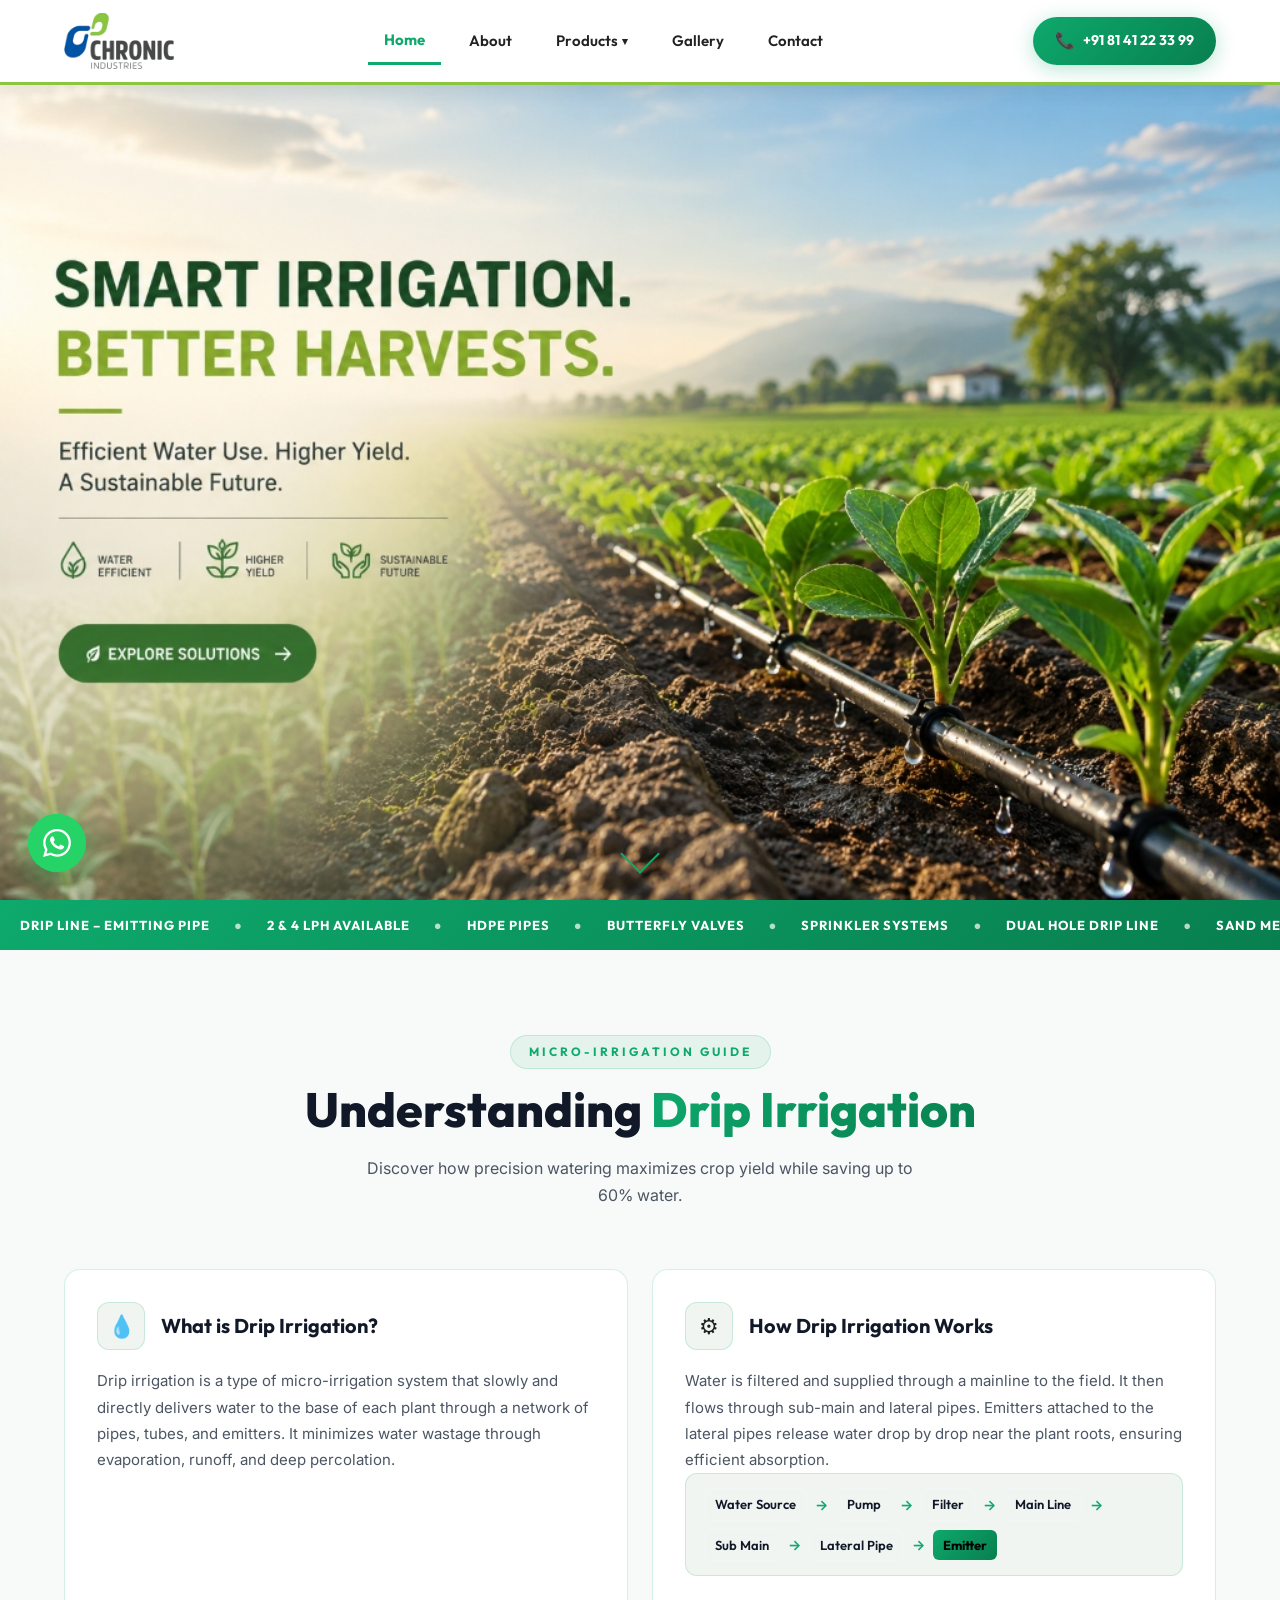
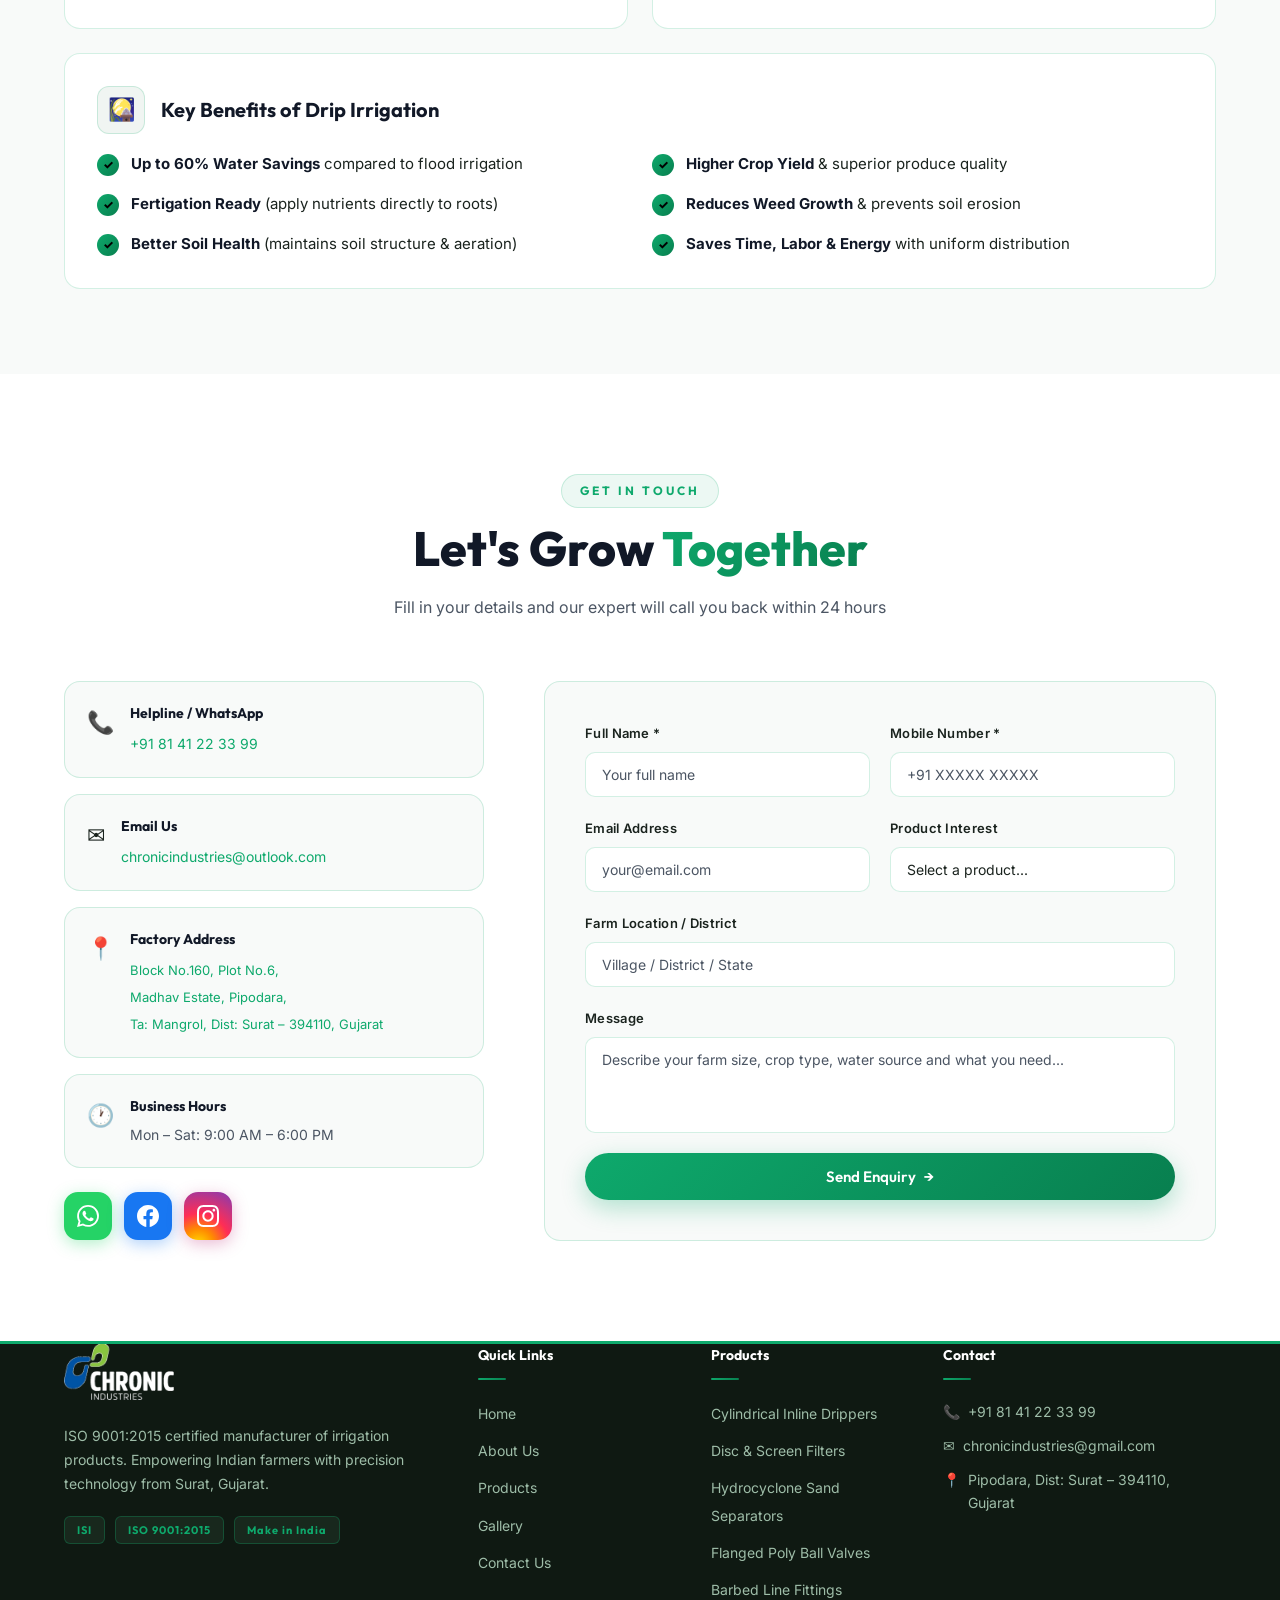
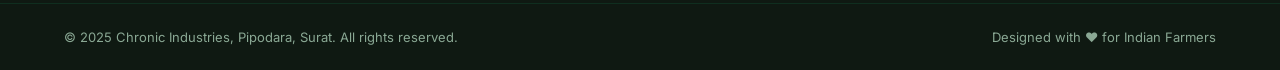
==== commit 2dc80c62: "updation" ====
--- a/index.html
+++ b/index.html
@@ -5,7 +5,7 @@
   <meta charset="UTF-8" />
   <meta name="viewport" content="width=device-width, initial-scale=1.0" />
   <meta name="description"
-    content="Chronic Industries - ISO 9001:2015 Certified manufacturer of Drip Line, HDPE Pipes, Sprinklers, Butterfly Valves and Irrigation Fittings. Based in Surat, Gujarat. Helpline: +91 81412 23399" />
+    content="Chronic Industries - ISO 9001:2015 Certified manufacturer of Drip Line, HDPE Pipes, Sprinklers, Butterfly Valves and Irrigation Fittings. Based in Surat, Gujarat. Helpline: +91 81 41 22 33 99" />
   <title>Chronic Industries – Smart Irrigation Solutions | Surat, Gujarat</title>
   <link rel="preconnect" href="https://fonts.googleapis.com" />
   <link rel="preconnect" href="https://fonts.gstatic.com" crossorigin />
@@ -62,7 +62,7 @@
       <div class="nav-actions">
         <a href="tel:+918141223399" class="btn-call" id="btn-call">
           <span class="call-icon">&#128222;</span>
-          <span>+91 81412 23399</span>
+          <span>+91 81 41 22 33 99</span>
         </a>
         <button class="hamburger" id="hamburger" aria-label="Toggle menu">
           <span></span><span></span><span></span>
@@ -184,7 +184,7 @@
             <div class="info-icon">&#128222;</div>
             <div>
               <h4>Helpline / WhatsApp</h4>
-              <a href="tel:+918141223399">+91 81412 23399</a>
+              <a href="tel:+918141223399">+91 81 41 22 33 99</a>
             </div>
           </div>
           <div class="info-card" id="info-email">
@@ -319,7 +319,7 @@
         <div class="footer-links-col">
           <h4>Contact</h4>
           <ul class="footer-contact-list">
-            <li>&#128222; <a href="tel:+918141223399">+91 81412 23399</a></li>
+            <li>&#128222; <a href="tel:+918141223399">+91 81 41 22 33 99</a></li>
             <li>&#9993; <a href="mailto:chronicindustries@gmail.com">chronicindustries@gmail.com</a></li>
             <li>&#128205; <a href="https://maps.app.goo.gl/jG14q7bNog9qa6Uw7" target="_blank" rel="noopener">Pipodara, Dist: Surat &#8211; 394110, Gujarat</a></li>
           </ul>
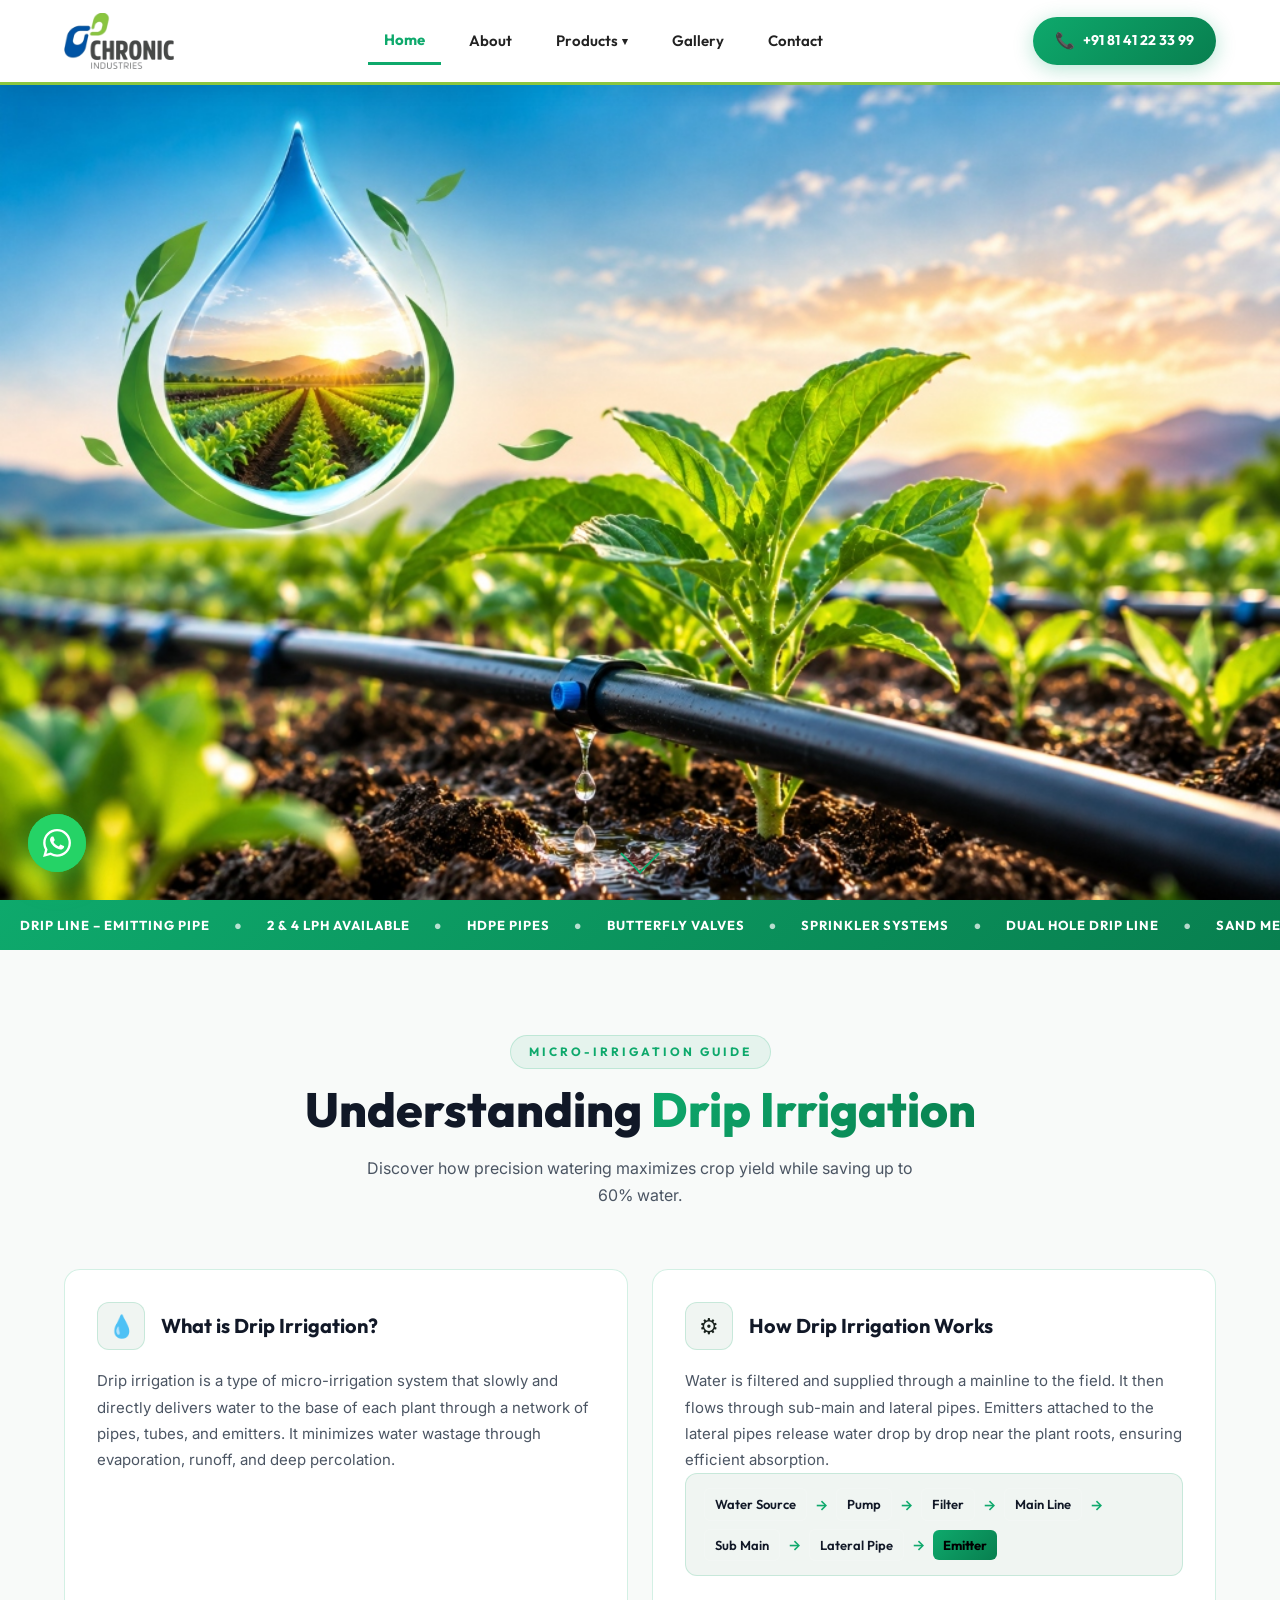
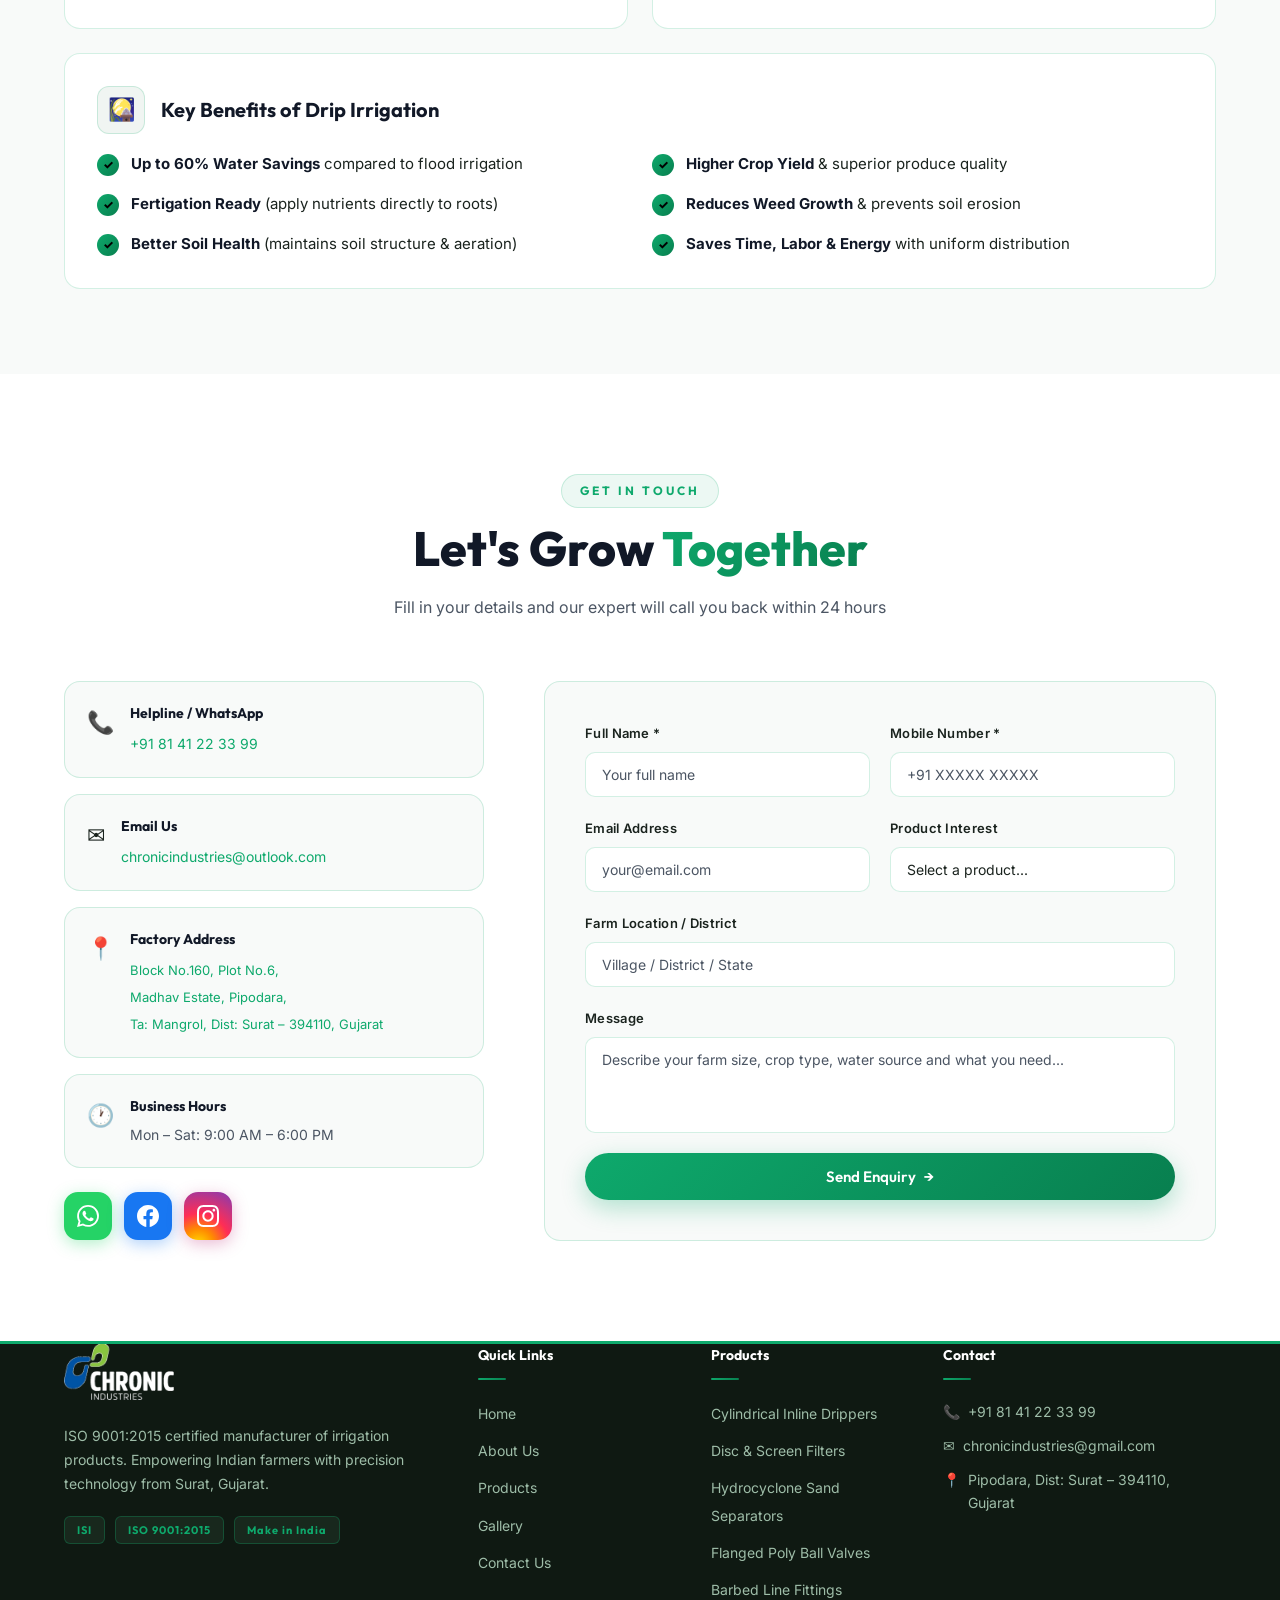
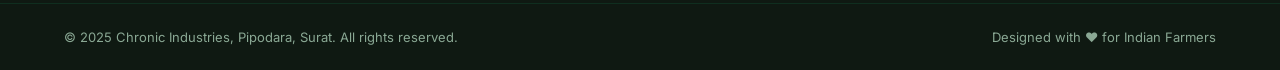
==== commit 71b12dd4: "Updated website" ====
--- a/index.html
+++ b/index.html
@@ -74,7 +74,7 @@
   <!-- HERO SECTION -->
   <section id="home" class="hero">
     <div class="hero-bg">
-      <img src="images/hero.jpg?v=50" alt="Smart Irrigation Better Harvests" class="hero-img" />
+      <img src="images/hero.jpg?v=51" alt="Smart Irrigation Better Harvests - Chronic Industries" class="hero-img" />
     </div>
 
     <a href="#about" class="scroll-down" aria-label="Scroll down">
